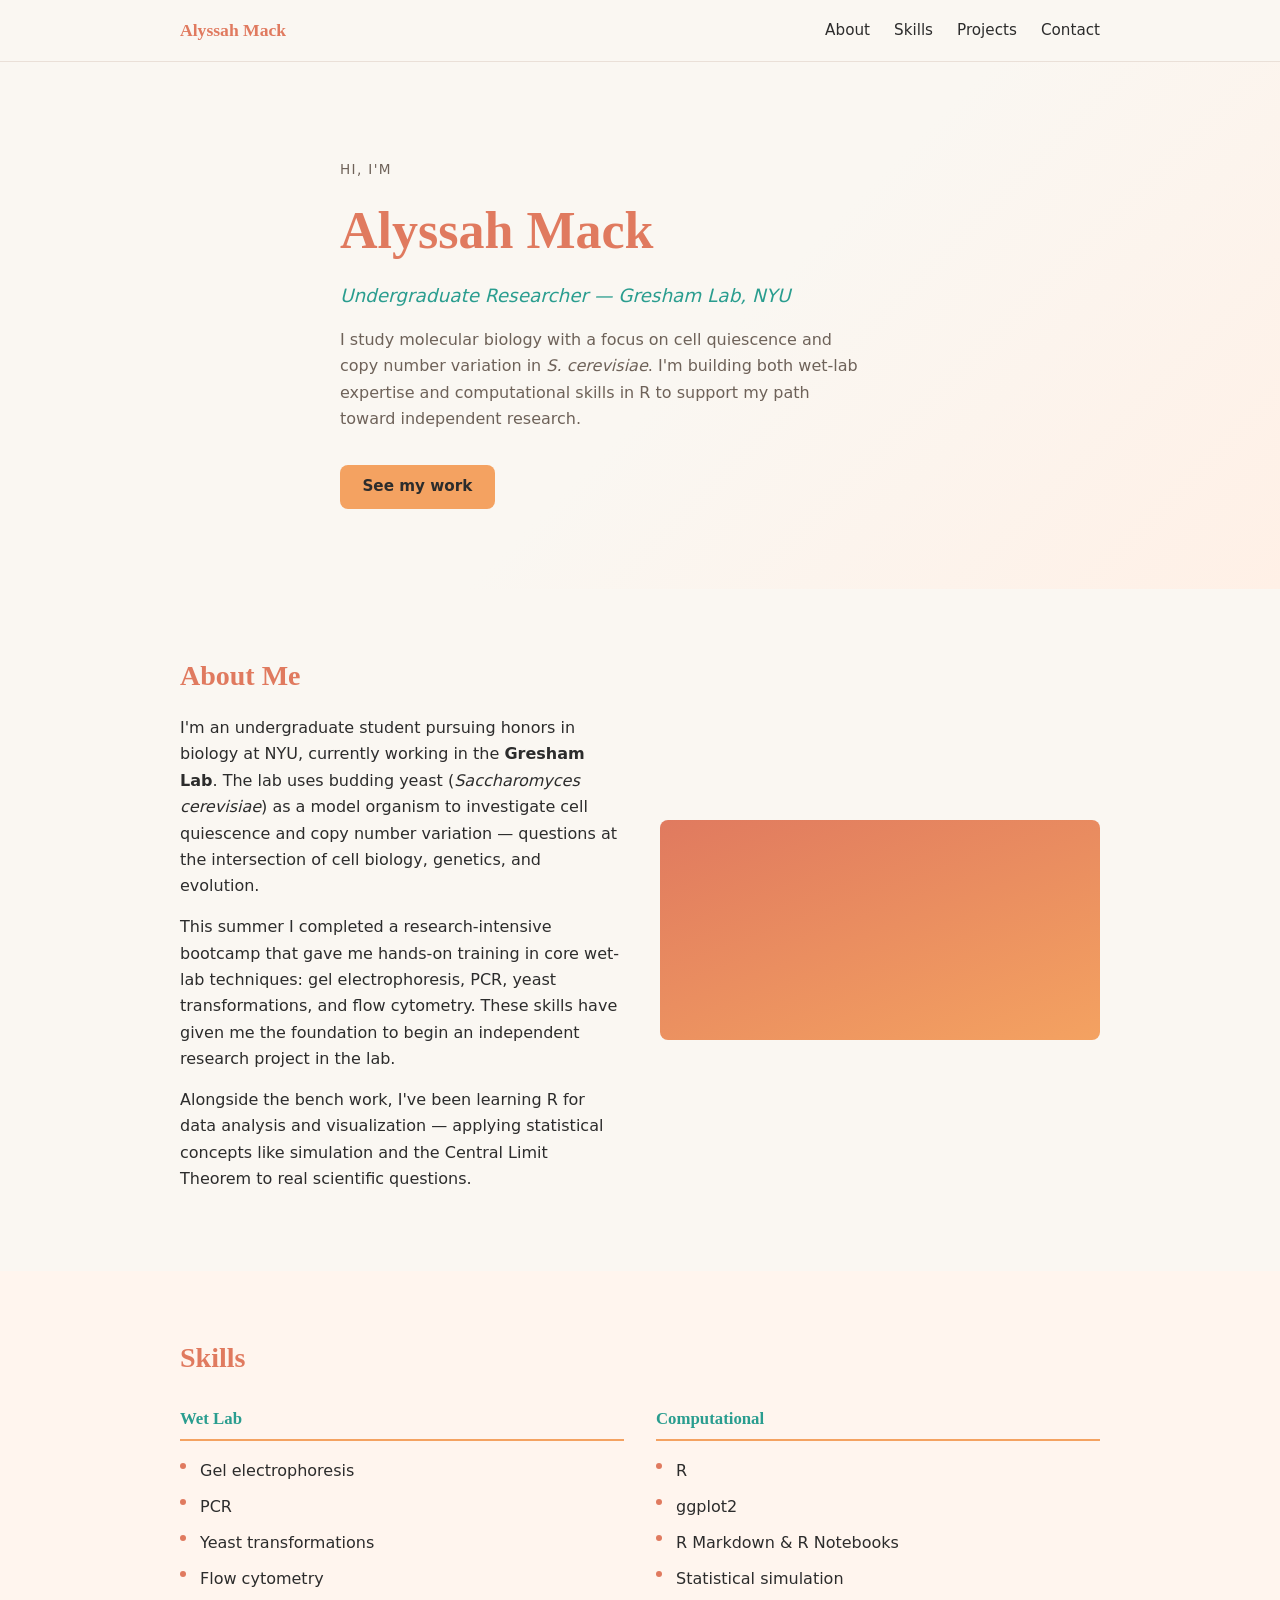
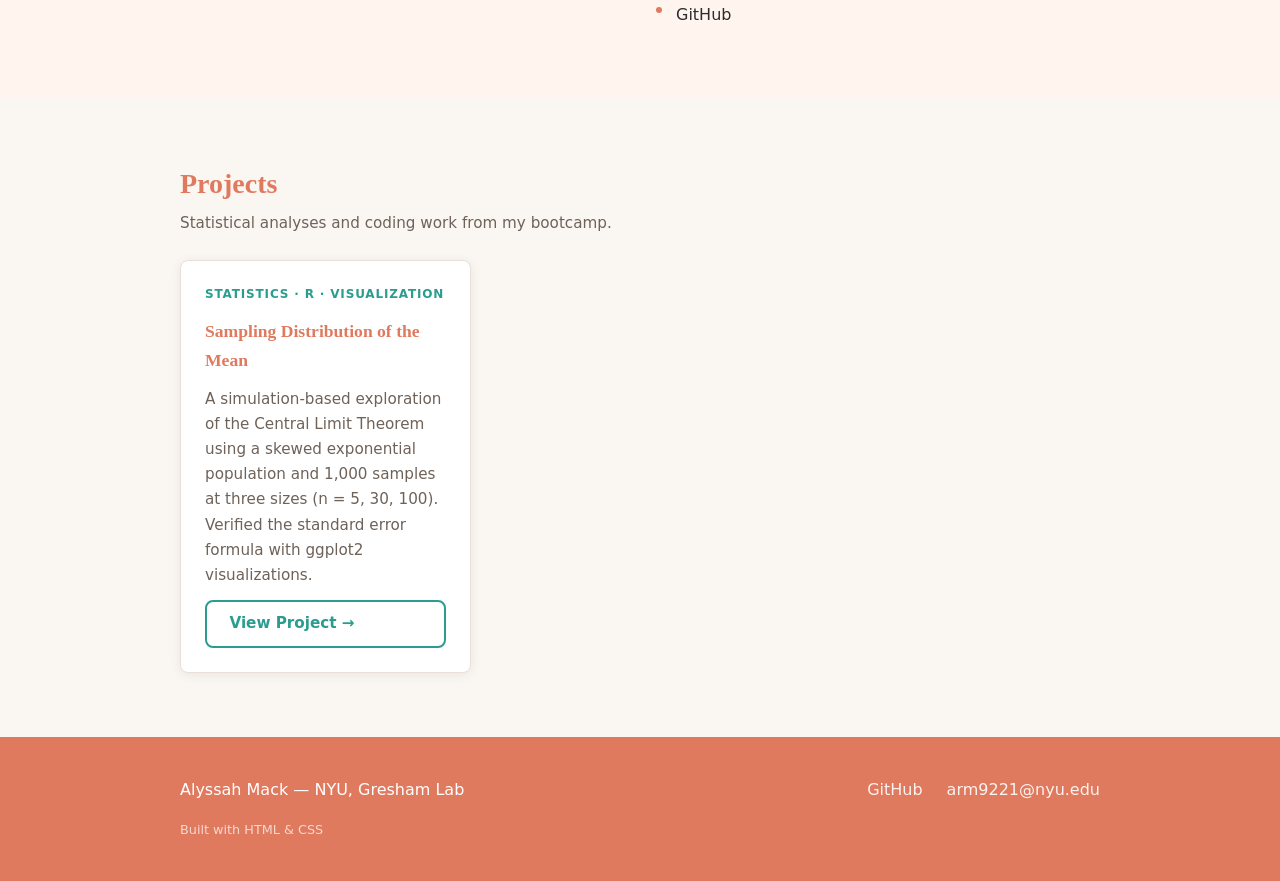
==== index.html @ ab6c29ee "Add GitHub Pages portfolio site Co-Authored-By: Claude Sonnet 4.6 <noreply@anthropic.com>" ====
<!DOCTYPE html>
<html lang="en">
<head>
  <meta charset="UTF-8">
  <meta name="viewport" content="width=device-width, initial-scale=1.0">
  <title>Alyssah Mack — Undergraduate Researcher</title>
  <link rel="stylesheet" href="style.css">
</head>
<body>

  <!-- Navigation -->
  <header class="site-header">
    <nav class="nav">
      <a class="nav-logo" href="index.html">Alyssah Mack</a>
      <ul class="nav-links">
        <li><a href="#about">About</a></li>
        <li><a href="#skills">Skills</a></li>
        <li><a href="#projects">Projects</a></li>
        <li><a href="#contact">Contact</a></li>
      </ul>
    </nav>
  </header>

  <!-- Hero -->
  <section class="hero">
    <div class="container hero-content">
      <p class="hero-label">Hi, I'm</p>
      <h1>Alyssah Mack</h1>
      <p class="hero-title">Undergraduate Researcher &mdash; Gresham Lab, NYU</p>
      <p class="hero-tagline">
        I study molecular biology with a focus on cell quiescence and copy number
        variation in <em>S. cerevisiae</em>. I'm building both wet-lab expertise
        and computational skills in R to support my path toward independent research.
      </p>
      <a class="btn" href="#projects">See my work</a>
    </div>
  </section>

  <!-- About -->
  <section class="section" id="about">
    <div class="container about-grid">
      <div class="about-text">
        <h2>About Me</h2>
        <p>
          I'm an undergraduate student pursuing honors in biology at NYU, currently
          working in the <strong>Gresham Lab</strong>. The lab uses budding yeast
          (<em>Saccharomyces cerevisiae</em>) as a model organism to investigate
          cell quiescence and copy number variation — questions at the intersection
          of cell biology, genetics, and evolution.
        </p>
        <p>
          This summer I completed a research-intensive bootcamp that gave me hands-on
          training in core wet-lab techniques: gel electrophoresis, PCR, yeast
          transformations, and flow cytometry. These skills have given me the foundation
          to begin an independent research project in the lab.
        </p>
        <p>
          Alongside the bench work, I've been learning R for data analysis and
          visualization — applying statistical concepts like simulation and the Central
          Limit Theorem to real scientific questions.
        </p>
      </div>
      <div class="accent-block" aria-hidden="true"></div>
    </div>
  </section>

  <!-- Skills -->
  <section class="section section-alt" id="skills">
    <div class="container">
      <h2 class="skills-title">Skills</h2>
      <div class="skills-grid">

        <div class="skills-col">
          <h3>Wet Lab</h3>
          <ul>
            <li>Gel electrophoresis</li>
            <li>PCR</li>
            <li>Yeast transformations</li>
            <li>Flow cytometry</li>
          </ul>
        </div>

        <div class="skills-col">
          <h3>Computational</h3>
          <ul>
            <li>R</li>
            <li>ggplot2</li>
            <li>R Markdown &amp; R Notebooks</li>
            <li>Statistical simulation</li>
            <li>GitHub</li>
          </ul>
        </div>

      </div>
    </div>
  </section>

  <!-- Projects -->
  <section class="section" id="projects">
    <div class="container">
      <h2 class="projects-title">Projects</h2>
      <p class="projects-subtitle">Statistical analyses and coding work from my bootcamp.</p>
      <div class="projects-grid">

        <article class="project-card">
          <div class="card-tag">Statistics &middot; R &middot; Visualization</div>
          <h3>Sampling Distribution of the Mean</h3>
          <p>
            A simulation-based exploration of the Central Limit Theorem using
            a skewed exponential population and 1,000 samples at three sizes
            (n = 5, 30, 100). Verified the standard error formula with
            ggplot2 visualizations.
          </p>
          <a class="btn btn-outline" href="projects/sampling-distribution.html">View Project &rarr;</a>
        </article>

        <!-- Future project cards go here — copy the <article> block above -->

      </div>
    </div>
  </section>

  <!-- Footer / Contact -->
  <footer class="site-footer" id="contact">
    <div class="container footer-content">
      <p>Alyssah Mack &mdash; NYU, Gresham Lab</p>
      <ul class="footer-links">
        <li>
          <a href="https://github.com/arm9221-beep" target="_blank" rel="noopener">
            GitHub
          </a>
        </li>
        <li>
          <a href="mailto:arm9221@nyu.edu">arm9221@nyu.edu</a>
        </li>
      </ul>
      <p class="footer-note">Built with HTML &amp; CSS</p>
    </div>
  </footer>

</body>
</html>
---- style.css ----
:root {
  --terracotta: #E07A5F;
  --amber:      #F4A261;
  --sage:       #2A9D8F;
  --bg:         #FAF7F2;
  --bg-alt:     #FFF5EE;
  --text:       #2C2C2C;
  --text-muted: #6E6259;
  --card-bg:    #FFFFFF;
  --border:     #EAE0D8;
  --footer-bg:  #E07A5F;
  --footer-text:#FFFFFF;
  --radius:     8px;
  --shadow:     0 2px 12px rgba(0,0,0,0.07);
  --max-width:  960px;
}

*, *::before, *::after { box-sizing: border-box; margin: 0; padding: 0; }

body {
  font-family: system-ui, -apple-system, sans-serif;
  background: var(--bg);
  color: var(--text);
  line-height: 1.65;
}

h1, h2, h3 {
  font-family: Georgia, 'Times New Roman', serif;
}

a {
  color: var(--sage);
  transition: color 0.15s;
}

a:hover { color: var(--terracotta); }

img { max-width: 100%; display: block; }

/* ── Layout ── */
.container {
  max-width: var(--max-width);
  margin: 0 auto;
  padding: 0 1.25rem;
}

.section     { padding: 4rem 0; }
.section-alt { background: var(--bg-alt); }

/* ── Navigation ── */
.site-header {
  position: sticky;
  top: 0;
  background: var(--bg);
  border-bottom: 1px solid var(--border);
  z-index: 100;
}

.nav {
  display: flex;
  align-items: center;
  justify-content: space-between;
  padding: 1rem 1.25rem;
  max-width: var(--max-width);
  margin: 0 auto;
}

.nav-logo {
  font-family: Georgia, serif;
  font-size: 1.1rem;
  color: var(--terracotta);
  text-decoration: none;
  font-weight: bold;
}

.nav-links {
  display: flex;
  flex-wrap: wrap;
  gap: 1.5rem;
  list-style: none;
}

.nav-links a {
  text-decoration: none;
  color: var(--text);
  font-size: 0.95rem;
}

.nav-links a:hover { color: var(--terracotta); }

/* ── Buttons ── */
.btn {
  display: inline-block;
  background: var(--amber);
  color: var(--text);
  padding: 0.6rem 1.4rem;
  border-radius: var(--radius);
  text-decoration: none;
  font-weight: 600;
  font-size: 0.95rem;
  transition: background 0.2s, color 0.2s;
}

.btn:hover { background: var(--terracotta); color: #fff; }

.btn-outline {
  background: transparent;
  border: 2px solid var(--sage);
  color: var(--sage);
}

.btn-outline:hover { background: var(--sage); color: #fff; }

/* ── Hero ── */
.hero {
  background: linear-gradient(135deg, var(--bg) 55%, #FFF0E6 100%);
  padding: 6rem 0 5rem;
}

.hero-content { max-width: 640px; }

.hero-label {
  color: var(--text-muted);
  font-size: 0.85rem;
  text-transform: uppercase;
  letter-spacing: 0.1em;
  margin-bottom: 0.5rem;
}

.hero h1 {
  font-size: clamp(2rem, 5vw, 3.25rem);
  color: var(--terracotta);
  margin-bottom: 0.4rem;
}

.hero-title {
  font-size: 1.15rem;
  color: var(--sage);
  font-style: italic;
  margin-bottom: 1rem;
}

.hero-tagline {
  font-size: 1rem;
  color: var(--text-muted);
  max-width: 520px;
  margin-bottom: 2rem;
}

/* ── About ── */
.about-grid {
  display: grid;
  gap: 2.5rem;
}

.about-text h2 {
  color: var(--terracotta);
  margin-bottom: 1rem;
  font-size: 1.75rem;
}

.about-text p { margin-bottom: 0.9rem; }

.accent-block {
  background: linear-gradient(160deg, var(--terracotta), var(--amber));
  border-radius: var(--radius);
  min-height: 220px;
}

@media (min-width: 768px) {
  .about-grid {
    grid-template-columns: 1fr 1fr;
    align-items: center;
  }
}

/* ── Skills ── */
.skills-grid {
  display: grid;
  gap: 2rem;
  margin-top: 1.5rem;
}

.section .skills-title {
  color: var(--terracotta);
  margin-bottom: 1rem;
  font-size: 1.75rem;
}

.skills-col h3 {
  color: var(--sage);
  margin-bottom: 0.75rem;
  font-size: 1.05rem;
  border-bottom: 2px solid var(--amber);
  padding-bottom: 0.4rem;
}

.skills-col ul { list-style: none; }

.skills-col li {
  padding: 0.3rem 0 0.3rem 1.25rem;
  position: relative;
}

.skills-col li::before {
  content: "";
  position: absolute;
  left: 0;
  top: 0.65rem;
  width: 6px;
  height: 6px;
  border-radius: 50%;
  background: var(--terracotta);
}

@media (min-width: 640px) {
  .skills-grid { grid-template-columns: 1fr 1fr; }
}

/* ── Projects ── */
.projects-title {
  color: var(--terracotta);
  margin-bottom: 0.25rem;
  font-size: 1.75rem;
}

.projects-subtitle {
  color: var(--text-muted);
  margin-bottom: 1.5rem;
  font-size: 0.95rem;
}

.projects-grid {
  display: grid;
  grid-template-columns: repeat(auto-fill, minmax(280px, 1fr));
  gap: 1.5rem;
}

.project-card {
  background: var(--card-bg);
  border: 1px solid var(--border);
  border-radius: var(--radius);
  padding: 1.5rem;
  box-shadow: var(--shadow);
  display: flex;
  flex-direction: column;
  gap: 0.75rem;
  transition: box-shadow 0.2s;
}

.project-card:hover { box-shadow: 0 4px 20px rgba(0,0,0,0.11); }

.card-tag {
  font-size: 0.75rem;
  text-transform: uppercase;
  letter-spacing: 0.07em;
  color: var(--sage);
  font-weight: 600;
}

.project-card h3 {
  color: var(--terracotta);
  font-size: 1.1rem;
}

.project-card p {
  font-size: 0.95rem;
  color: var(--text-muted);
  flex-grow: 1;
}

/* ── Footer ── */
.site-footer {
  background: var(--footer-bg);
  color: var(--footer-text);
  padding: 2.5rem 0;
}

.footer-content {
  display: flex;
  flex-wrap: wrap;
  gap: 1rem;
  align-items: center;
  justify-content: space-between;
}

.footer-links {
  list-style: none;
  display: flex;
  gap: 1.5rem;
}

.footer-links a {
  color: var(--footer-text);
  opacity: 0.9;
  text-decoration: none;
}

.footer-links a:hover { opacity: 1; text-decoration: underline; }

.footer-note {
  font-size: 0.8rem;
  opacity: 0.7;
  width: 100%;
}

/* ── Project detail page ── */
.project-page {
  max-width: 720px;
  margin: 3rem auto;
  padding: 0 1.25rem 5rem;
}

.back-link {
  display: inline-block;
  color: var(--sage);
  text-decoration: none;
  font-size: 0.9rem;
  margin-bottom: 2rem;
}

.back-link:hover { color: var(--terracotta); }

.project-header { margin-bottom: 2.5rem; }

.project-header h1 {
  color: var(--terracotta);
  font-size: clamp(1.5rem, 4vw, 2.25rem);
  margin: 0.5rem 0 1rem;
}

.project-meta {
  display: grid;
  grid-template-columns: auto 1fr;
  gap: 0.3rem 1rem;
  font-size: 0.9rem;
  color: var(--text-muted);
}

.project-meta dt { font-weight: 600; }

.project-page section { margin-bottom: 2.5rem; }

.project-page h2 {
  color: var(--sage);
  font-size: 1.25rem;
  margin-bottom: 0.75rem;
  padding-bottom: 0.3rem;
  border-bottom: 1px solid var(--border);
}

.project-page p  { margin-bottom: 0.85rem; }

.project-page ul {
  padding-left: 1.5rem;
  margin-top: 0.5rem;
}

.project-page li { margin-bottom: 0.4rem; }

.notebook-cta { margin: 1rem 0; }

.notebook-embed { margin-top: 1rem; }

.notebook-embed iframe {
  width: 100%;
  height: 600px;
  border: 1px solid var(--border);
  border-radius: var(--radius);
}

.embed-note {
  font-size: 0.8rem;
  color: var(--text-muted);
  margin-top: 0.5rem;
}
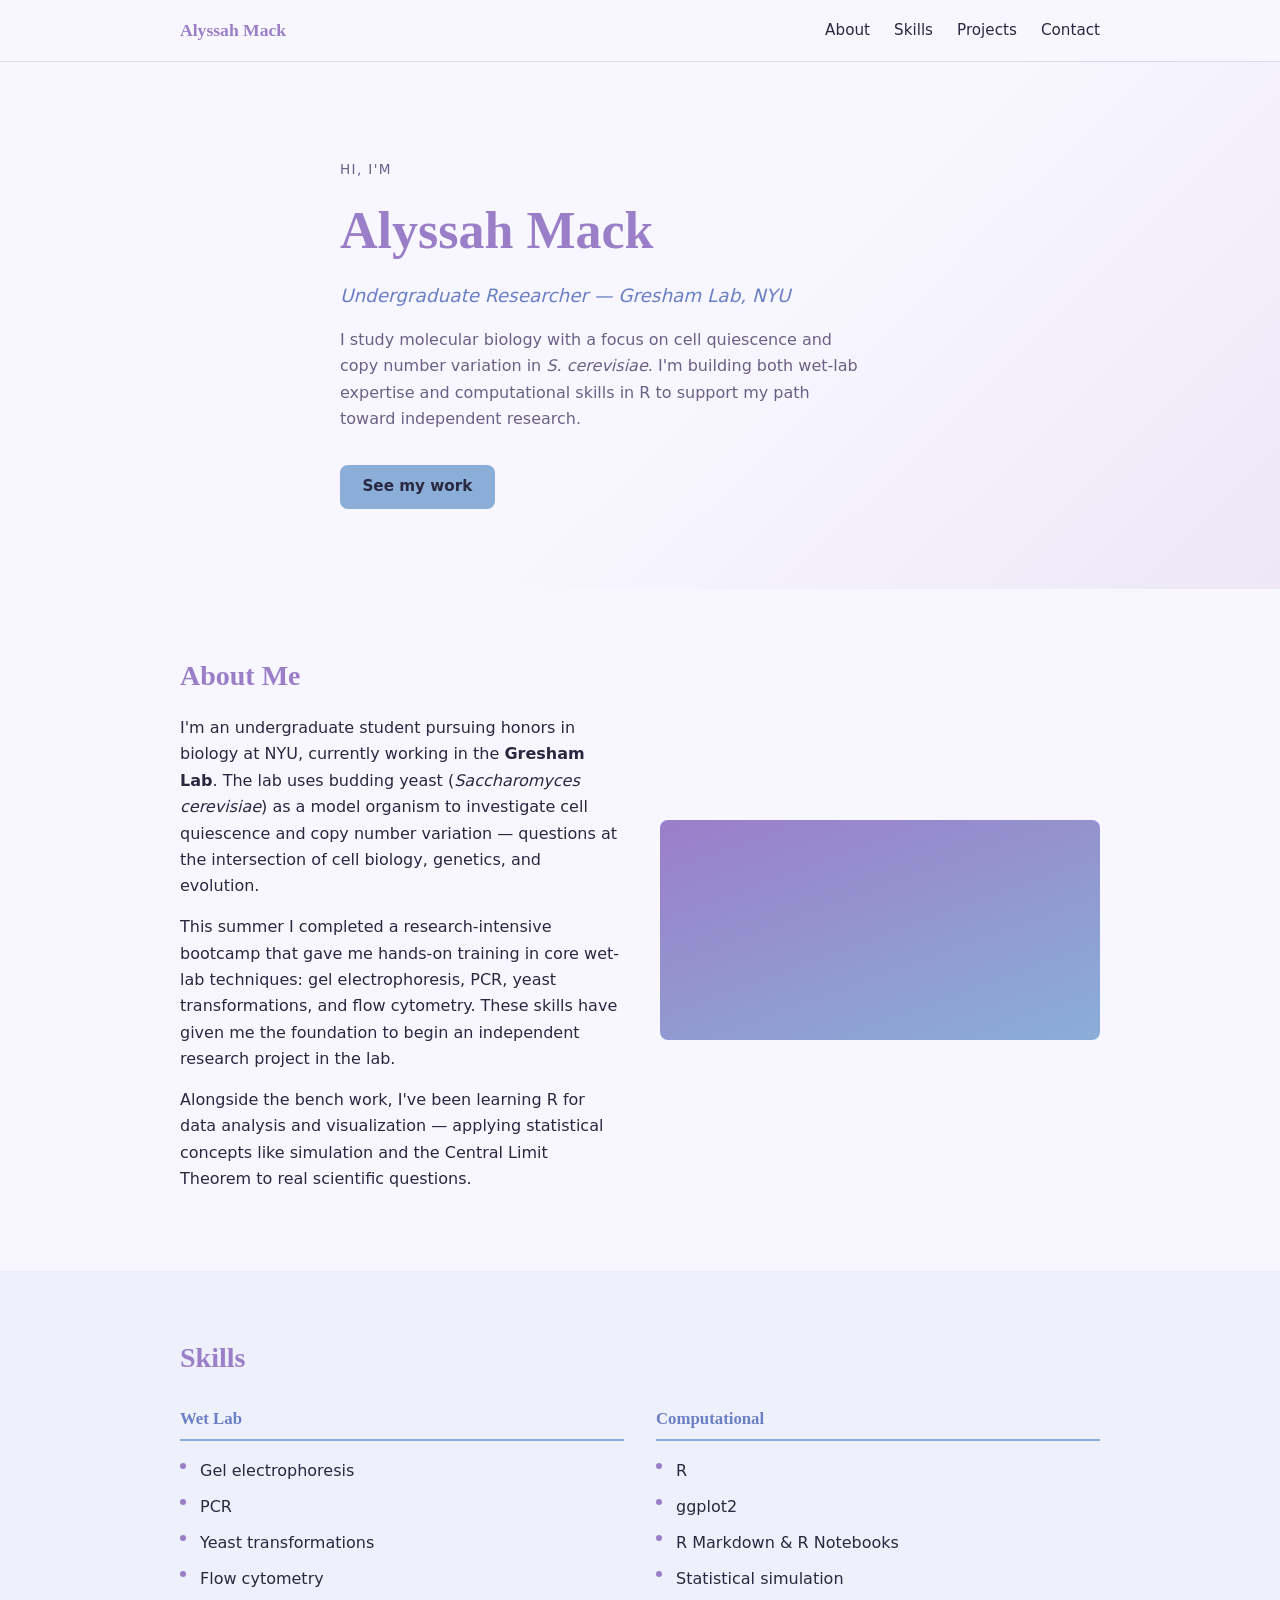
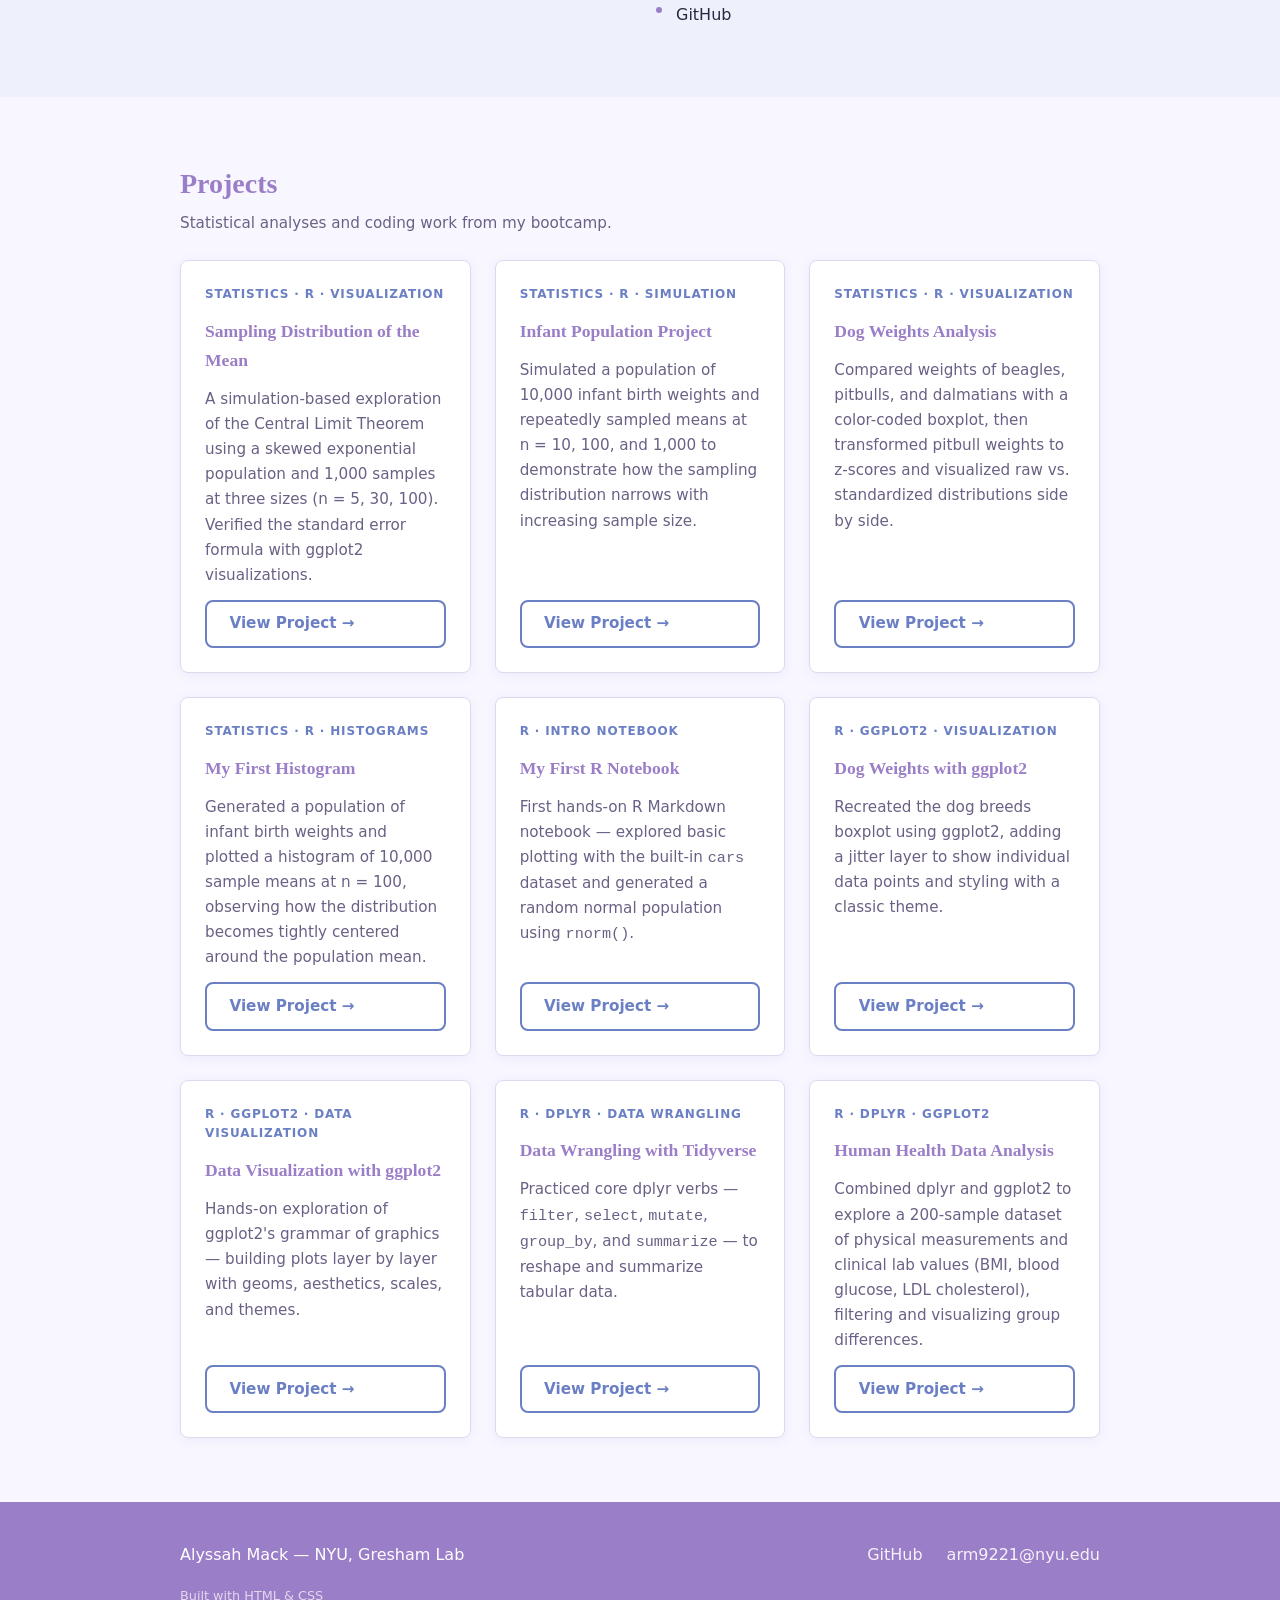
==== commit 1c04e468: "Add all summer projects and update color palette to pastel blues and purples - Added 8 new project n" ====
--- a/index.html
+++ b/index.html
@@ -114,7 +114,92 @@
           <a class="btn btn-outline" href="projects/sampling-distribution.html">View Project &rarr;</a>
         </article>
 
-        <!-- Future project cards go here — copy the <article> block above -->
+        <article class="project-card">
+          <div class="card-tag">Statistics &middot; R &middot; Simulation</div>
+          <h3>Infant Population Project</h3>
+          <p>
+            Simulated a population of 10,000 infant birth weights and repeatedly
+            sampled means at n = 10, 100, and 1,000 to demonstrate how the
+            sampling distribution narrows with increasing sample size.
+          </p>
+          <a class="btn btn-outline" href="projects/infant-population.html">View Project &rarr;</a>
+        </article>
+
+        <article class="project-card">
+          <div class="card-tag">Statistics &middot; R &middot; Visualization</div>
+          <h3>Dog Weights Analysis</h3>
+          <p>
+            Compared weights of beagles, pitbulls, and dalmatians with a
+            color-coded boxplot, then transformed pitbull weights to z-scores
+            and visualized raw vs. standardized distributions side by side.
+          </p>
+          <a class="btn btn-outline" href="projects/dog-weights.html">View Project &rarr;</a>
+        </article>
+
+        <article class="project-card">
+          <div class="card-tag">Statistics &middot; R &middot; Histograms</div>
+          <h3>My First Histogram</h3>
+          <p>
+            Generated a population of infant birth weights and plotted a
+            histogram of 10,000 sample means at n = 100, observing how the
+            distribution becomes tightly centered around the population mean.
+          </p>
+          <a class="btn btn-outline" href="projects/first-histogram.html">View Project &rarr;</a>
+        </article>
+
+        <article class="project-card">
+          <div class="card-tag">R &middot; Intro Notebook</div>
+          <h3>My First R Notebook</h3>
+          <p>
+            First hands-on R Markdown notebook — explored basic plotting with
+            the built-in <code>cars</code> dataset and generated a random
+            normal population using <code>rnorm()</code>.
+          </p>
+          <a class="btn btn-outline" href="projects/first-notebook.html">View Project &rarr;</a>
+        </article>
+
+        <article class="project-card">
+          <div class="card-tag">R &middot; ggplot2 &middot; Visualization</div>
+          <h3>Dog Weights with ggplot2</h3>
+          <p>
+            Recreated the dog breeds boxplot using ggplot2, adding a jitter
+            layer to show individual data points and styling with a classic
+            theme.
+          </p>
+          <a class="btn btn-outline" href="projects/ggplot-dog-weights.html">View Project &rarr;</a>
+        </article>
+
+        <article class="project-card">
+          <div class="card-tag">R &middot; ggplot2 &middot; Data Visualization</div>
+          <h3>Data Visualization with ggplot2</h3>
+          <p>
+            Hands-on exploration of ggplot2's grammar of graphics — building
+            plots layer by layer with geoms, aesthetics, scales, and themes.
+          </p>
+          <a class="btn btn-outline" href="projects/ggplot-intro.html">View Project &rarr;</a>
+        </article>
+
+        <article class="project-card">
+          <div class="card-tag">R &middot; dplyr &middot; Data Wrangling</div>
+          <h3>Data Wrangling with Tidyverse</h3>
+          <p>
+            Practiced core dplyr verbs — <code>filter</code>, <code>select</code>,
+            <code>mutate</code>, <code>group_by</code>, and <code>summarize</code>
+            — to reshape and summarize tabular data.
+          </p>
+          <a class="btn btn-outline" href="projects/tidyverse-intro.html">View Project &rarr;</a>
+        </article>
+
+        <article class="project-card">
+          <div class="card-tag">R &middot; dplyr &middot; ggplot2</div>
+          <h3>Human Health Data Analysis</h3>
+          <p>
+            Combined dplyr and ggplot2 to explore a 200-sample dataset of
+            physical measurements and clinical lab values (BMI, blood glucose,
+            LDL cholesterol), filtering and visualizing group differences.
+          </p>
+          <a class="btn btn-outline" href="projects/human-health-data.html">View Project &rarr;</a>
+        </article>
 
       </div>
     </div>
--- a/style.css
+++ b/style.css
@@ -1,17 +1,17 @@
 :root {
-  --terracotta: #E07A5F;
-  --amber:      #F4A261;
-  --sage:       #2A9D8F;
-  --bg:         #FAF7F2;
-  --bg-alt:     #FFF5EE;
-  --text:       #2C2C2C;
-  --text-muted: #6E6259;
+  --terracotta: #9B7EC8;
+  --amber:      #8AAED8;
+  --sage:       #6B7FC4;
+  --bg:         #F8F7FF;
+  --bg-alt:     #EEF0FB;
+  --text:       #2A2840;
+  --text-muted: #6B6085;
   --card-bg:    #FFFFFF;
-  --border:     #EAE0D8;
-  --footer-bg:  #E07A5F;
+  --border:     #DDDAF0;
+  --footer-bg:  #9B7EC8;
   --footer-text:#FFFFFF;
   --radius:     8px;
-  --shadow:     0 2px 12px rgba(0,0,0,0.07);
+  --shadow:     0 2px 12px rgba(100,80,180,0.08);
   --max-width:  960px;
 }
 
@@ -113,7 +113,7 @@
 
 /* ── Hero ── */
 .hero {
-  background: linear-gradient(135deg, var(--bg) 55%, #FFF0E6 100%);
+  background: linear-gradient(135deg, var(--bg) 55%, #EDE7F6 100%);
   padding: 6rem 0 5rem;
 }
 
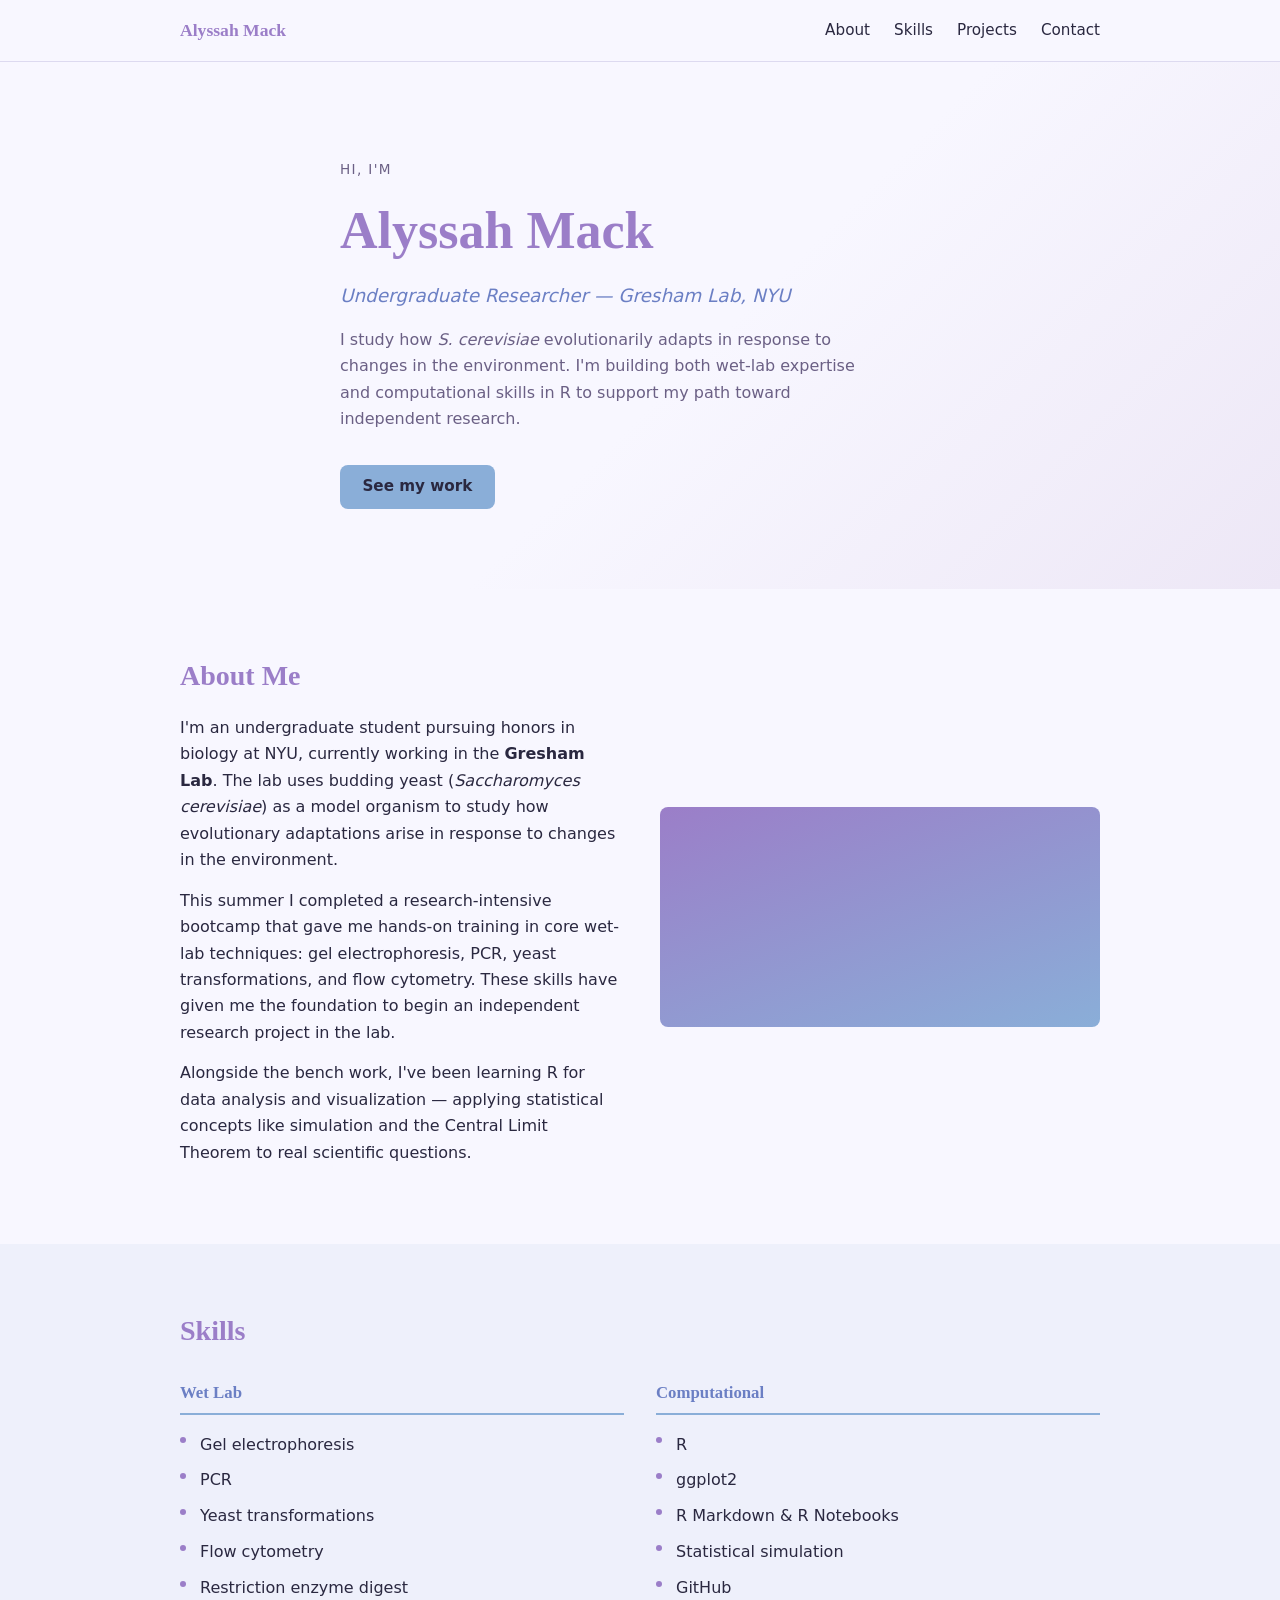
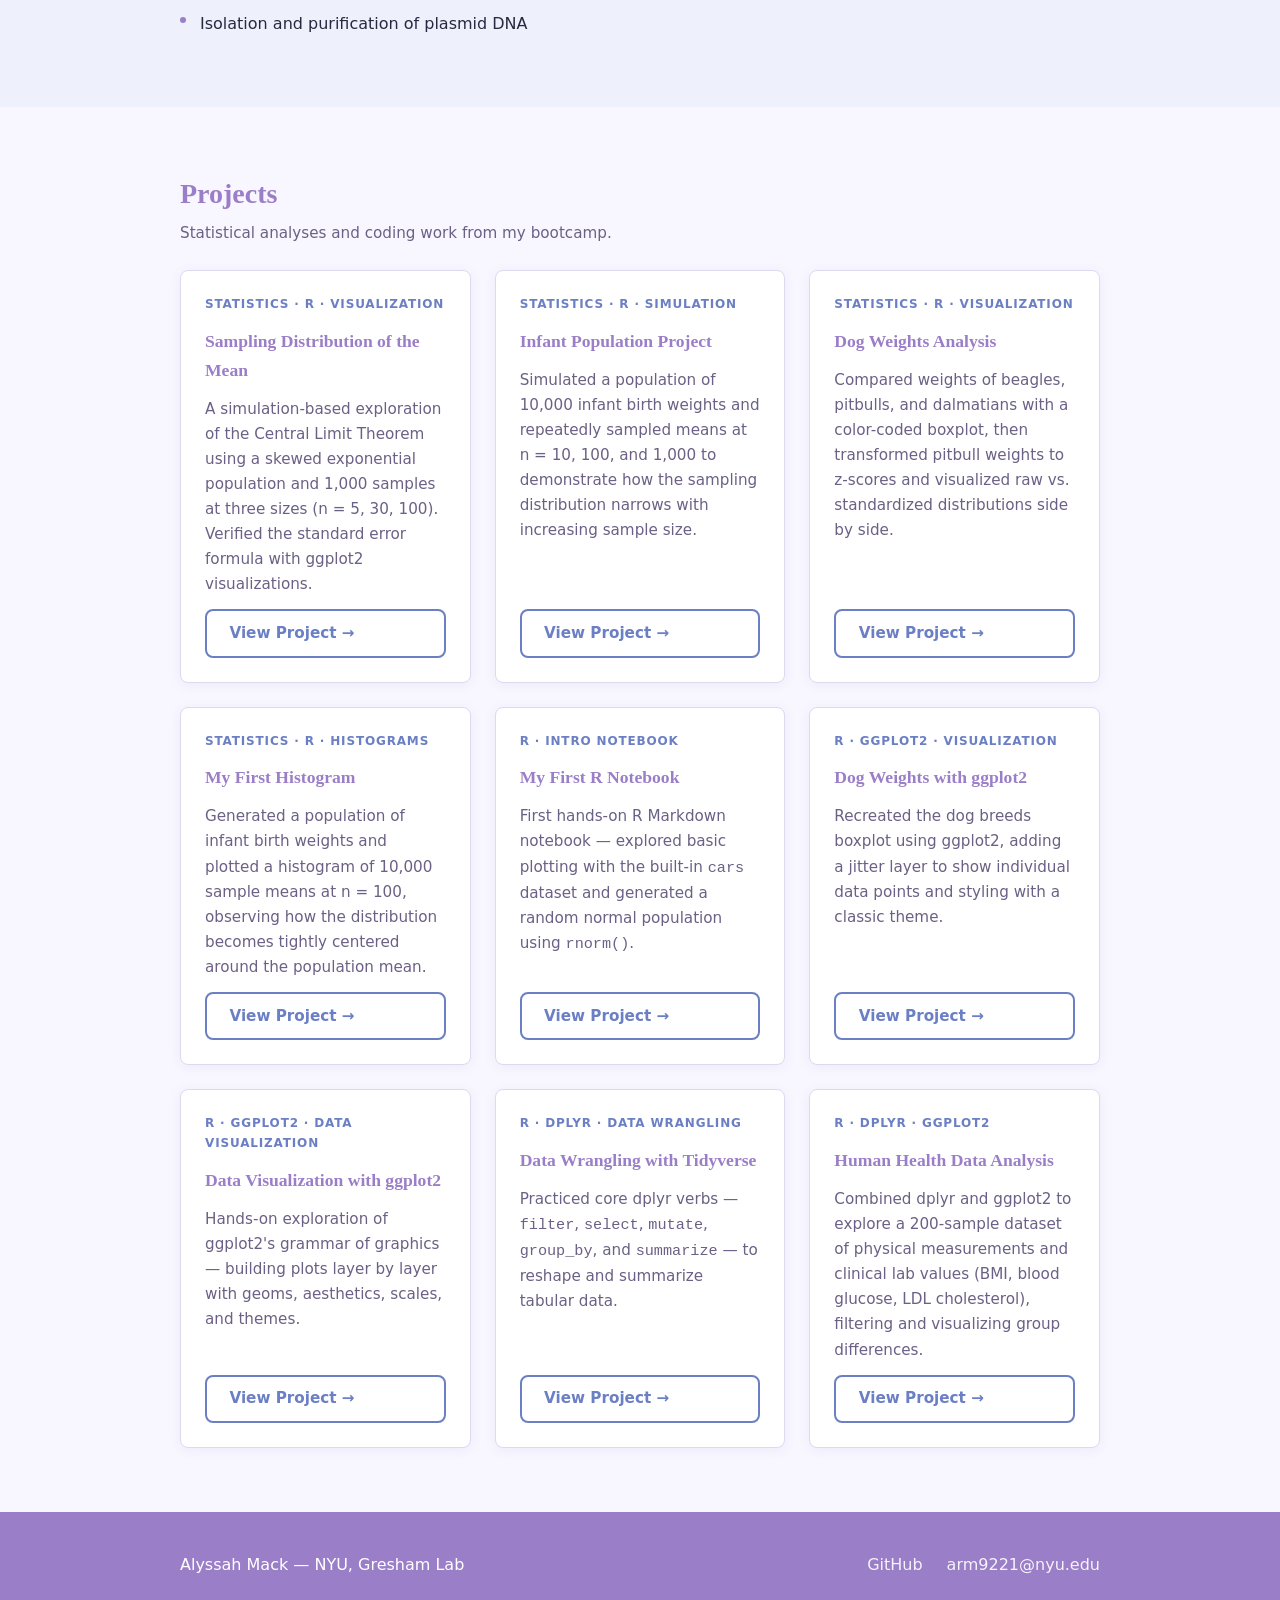
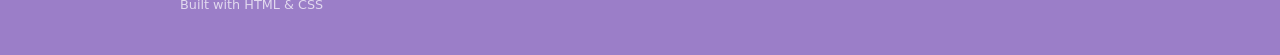
==== commit deacb6da: "Update lab research focus and add wet lab skills - Updated lab description to reflect evolutionary a" ====
--- a/index.html
+++ b/index.html
@@ -28,8 +28,8 @@
       <h1>Alyssah Mack</h1>
       <p class="hero-title">Undergraduate Researcher &mdash; Gresham Lab, NYU</p>
       <p class="hero-tagline">
-        I study molecular biology with a focus on cell quiescence and copy number
-        variation in <em>S. cerevisiae</em>. I'm building both wet-lab expertise
+        I study how <em>S. cerevisiae</em> evolutionarily adapts in response to
+        changes in the environment. I'm building both wet-lab expertise
         and computational skills in R to support my path toward independent research.
       </p>
       <a class="btn" href="#projects">See my work</a>
@@ -44,9 +44,8 @@
         <p>
           I'm an undergraduate student pursuing honors in biology at NYU, currently
           working in the <strong>Gresham Lab</strong>. The lab uses budding yeast
-          (<em>Saccharomyces cerevisiae</em>) as a model organism to investigate
-          cell quiescence and copy number variation — questions at the intersection
-          of cell biology, genetics, and evolution.
+          (<em>Saccharomyces cerevisiae</em>) as a model organism to study how
+          evolutionary adaptations arise in response to changes in the environment.
         </p>
         <p>
           This summer I completed a research-intensive bootcamp that gave me hands-on
@@ -77,6 +76,8 @@
             <li>PCR</li>
             <li>Yeast transformations</li>
             <li>Flow cytometry</li>
+            <li>Restriction enzyme digest</li>
+            <li>Isolation and purification of plasmid DNA</li>
           </ul>
         </div>
 
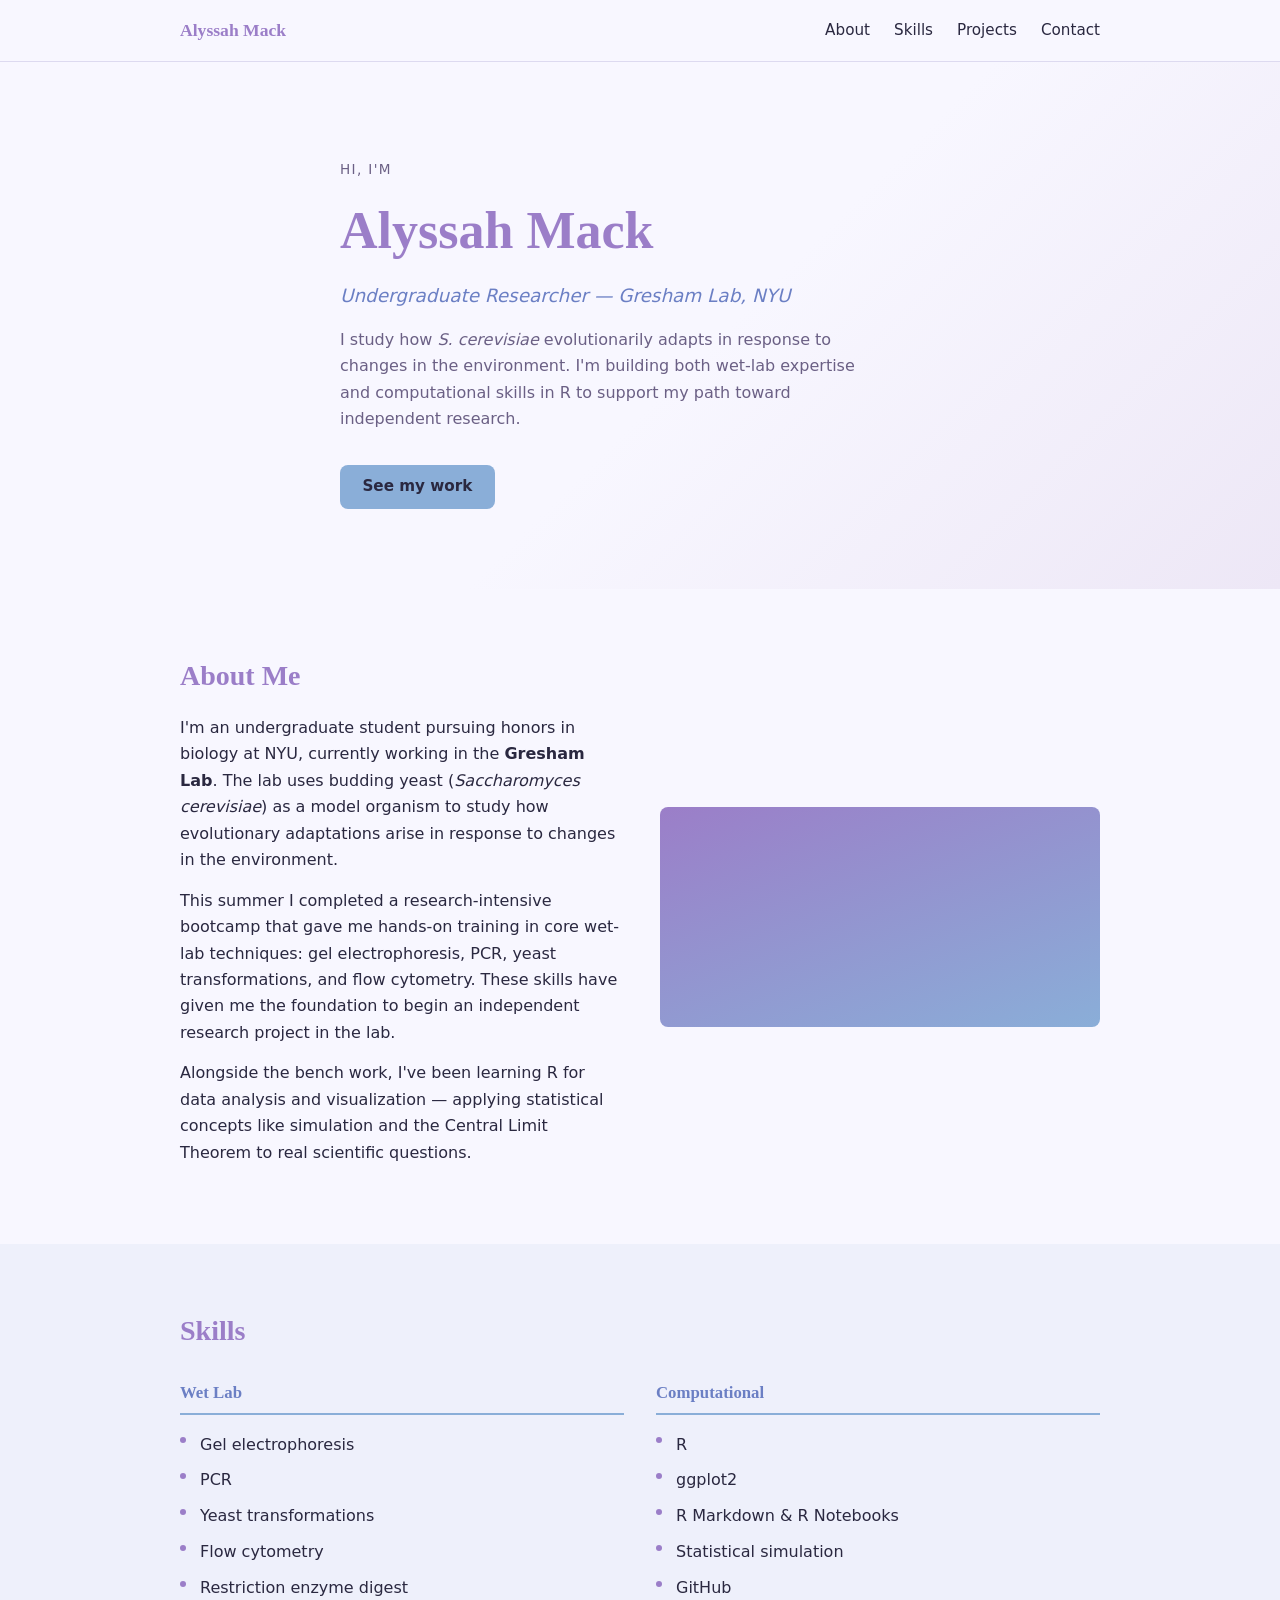
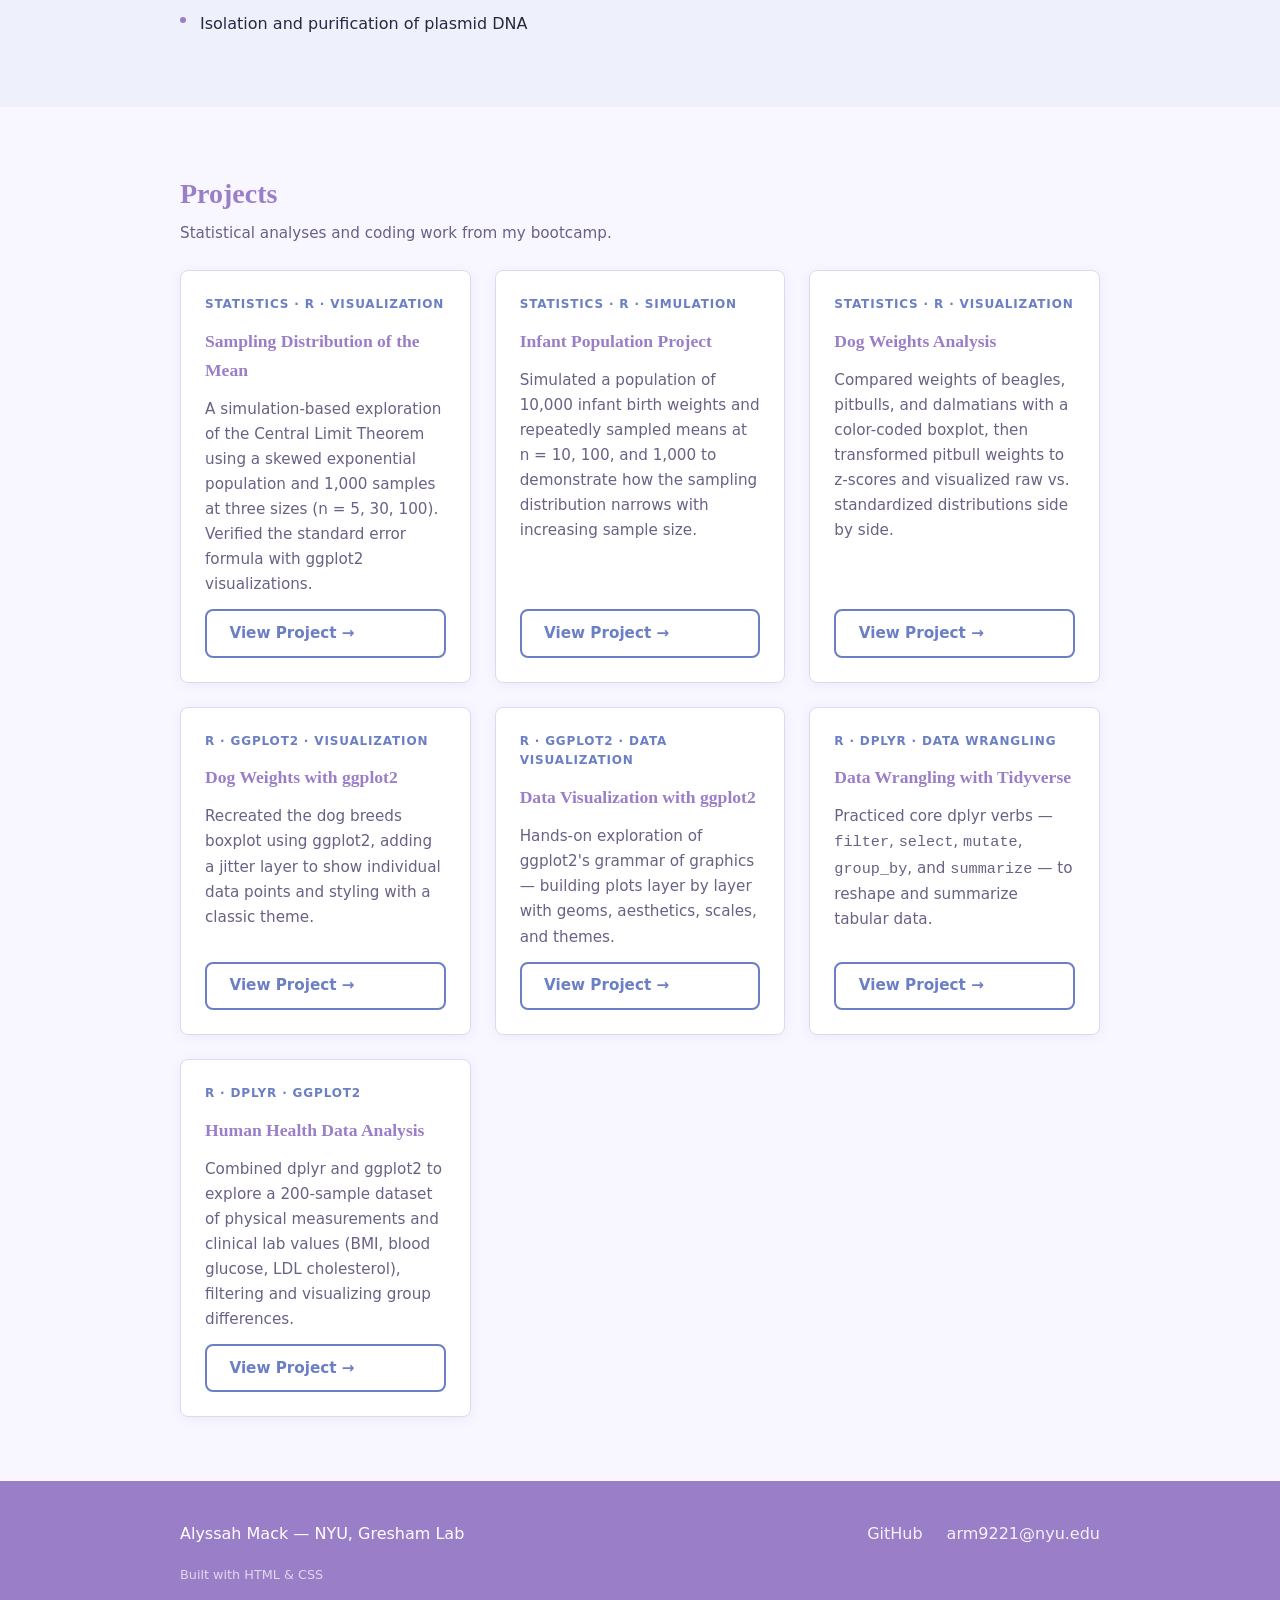
==== commit 8ce1e018: "Remove My First Histogram and My First R Notebook projects Co-Authored-By: Claude Sonnet 4.6 <norepl" ====
--- a/index.html
+++ b/index.html
@@ -138,28 +138,6 @@
         </article>
 
         <article class="project-card">
-          <div class="card-tag">Statistics &middot; R &middot; Histograms</div>
-          <h3>My First Histogram</h3>
-          <p>
-            Generated a population of infant birth weights and plotted a
-            histogram of 10,000 sample means at n = 100, observing how the
-            distribution becomes tightly centered around the population mean.
-          </p>
-          <a class="btn btn-outline" href="projects/first-histogram.html">View Project &rarr;</a>
-        </article>
-
-        <article class="project-card">
-          <div class="card-tag">R &middot; Intro Notebook</div>
-          <h3>My First R Notebook</h3>
-          <p>
-            First hands-on R Markdown notebook — explored basic plotting with
-            the built-in <code>cars</code> dataset and generated a random
-            normal population using <code>rnorm()</code>.
-          </p>
-          <a class="btn btn-outline" href="projects/first-notebook.html">View Project &rarr;</a>
-        </article>
-
-        <article class="project-card">
           <div class="card-tag">R &middot; ggplot2 &middot; Visualization</div>
           <h3>Dog Weights with ggplot2</h3>
           <p>
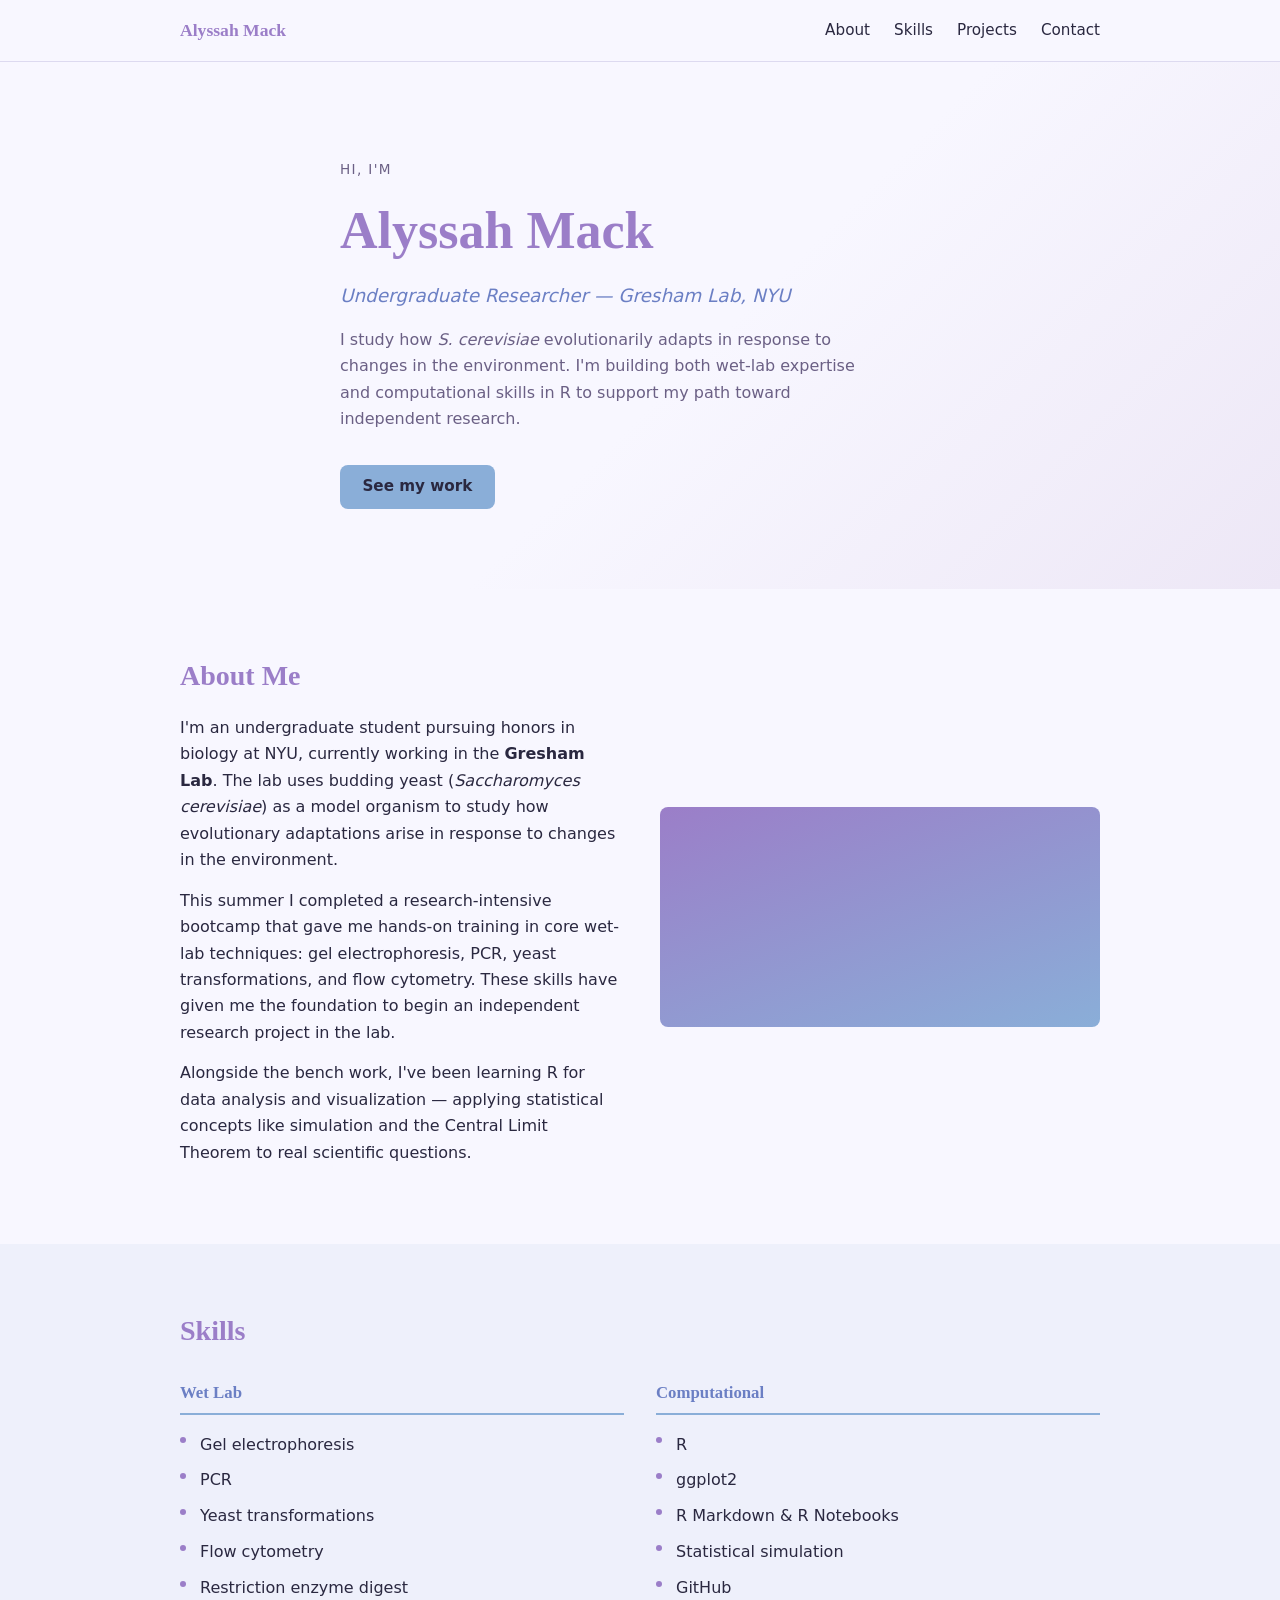
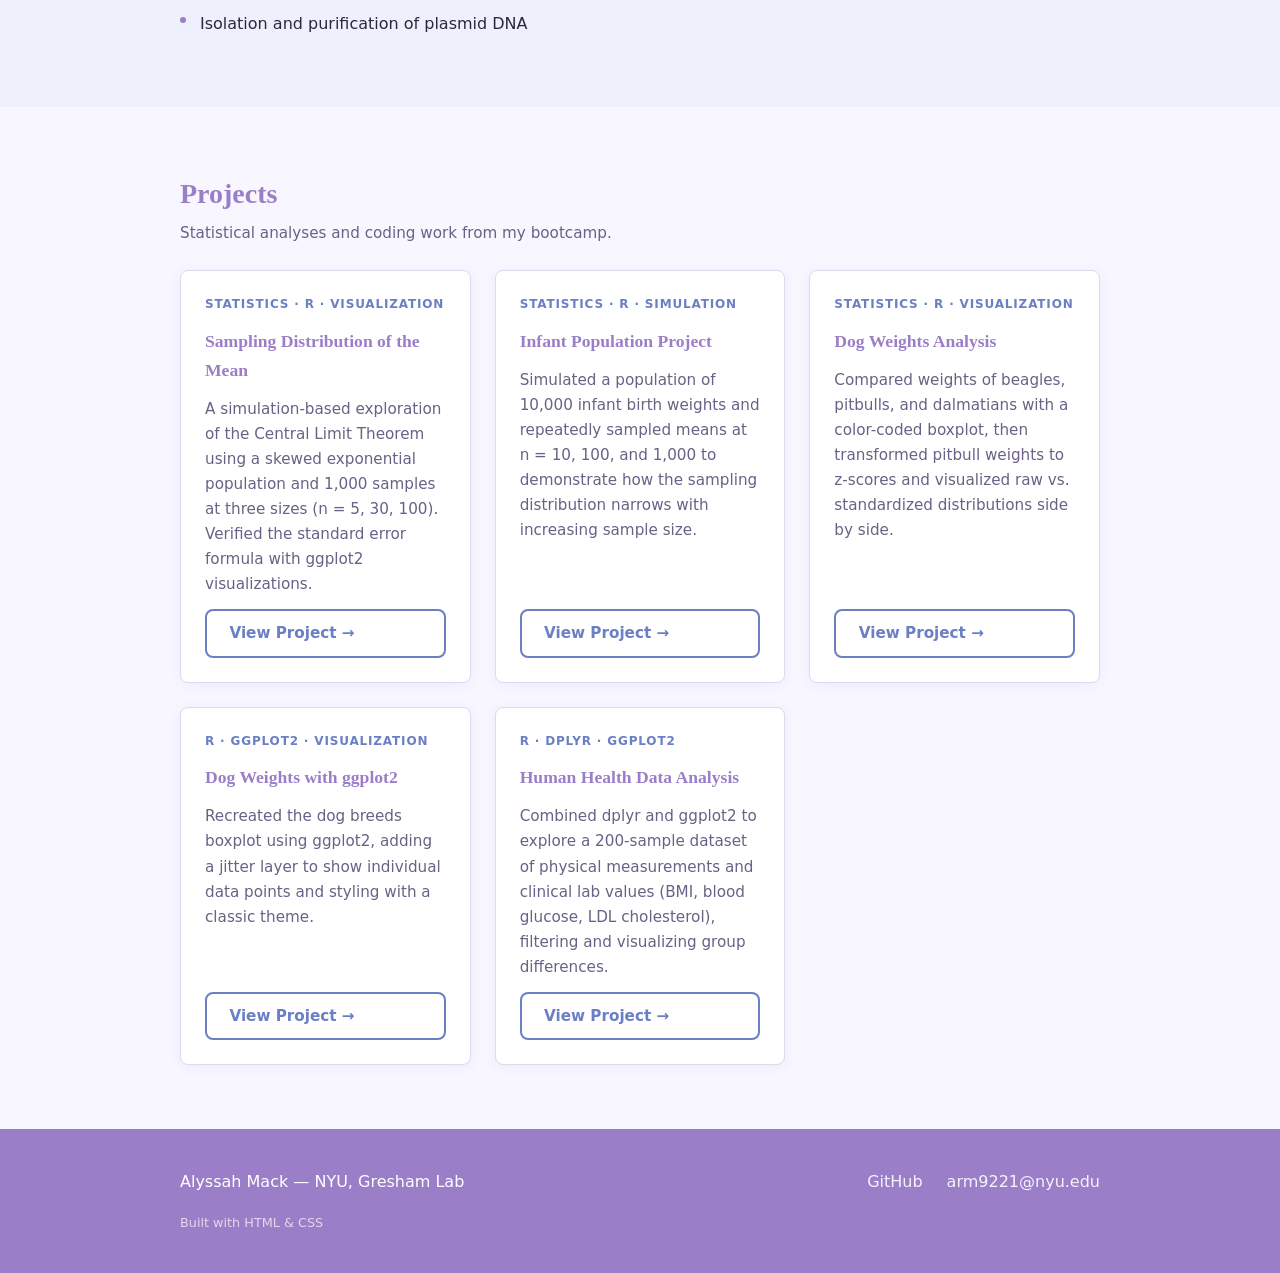
==== commit 26f2e670: "Remove Data Visualization with ggplot2 and Data Wrangling with Tidyverse projects Co-Authored-By: Cl" ====
--- a/index.html
+++ b/index.html
@@ -149,27 +149,6 @@
         </article>
 
         <article class="project-card">
-          <div class="card-tag">R &middot; ggplot2 &middot; Data Visualization</div>
-          <h3>Data Visualization with ggplot2</h3>
-          <p>
-            Hands-on exploration of ggplot2's grammar of graphics — building
-            plots layer by layer with geoms, aesthetics, scales, and themes.
-          </p>
-          <a class="btn btn-outline" href="projects/ggplot-intro.html">View Project &rarr;</a>
-        </article>
-
-        <article class="project-card">
-          <div class="card-tag">R &middot; dplyr &middot; Data Wrangling</div>
-          <h3>Data Wrangling with Tidyverse</h3>
-          <p>
-            Practiced core dplyr verbs — <code>filter</code>, <code>select</code>,
-            <code>mutate</code>, <code>group_by</code>, and <code>summarize</code>
-            — to reshape and summarize tabular data.
-          </p>
-          <a class="btn btn-outline" href="projects/tidyverse-intro.html">View Project &rarr;</a>
-        </article>
-
-        <article class="project-card">
           <div class="card-tag">R &middot; dplyr &middot; ggplot2</div>
           <h3>Human Health Data Analysis</h3>
           <p>
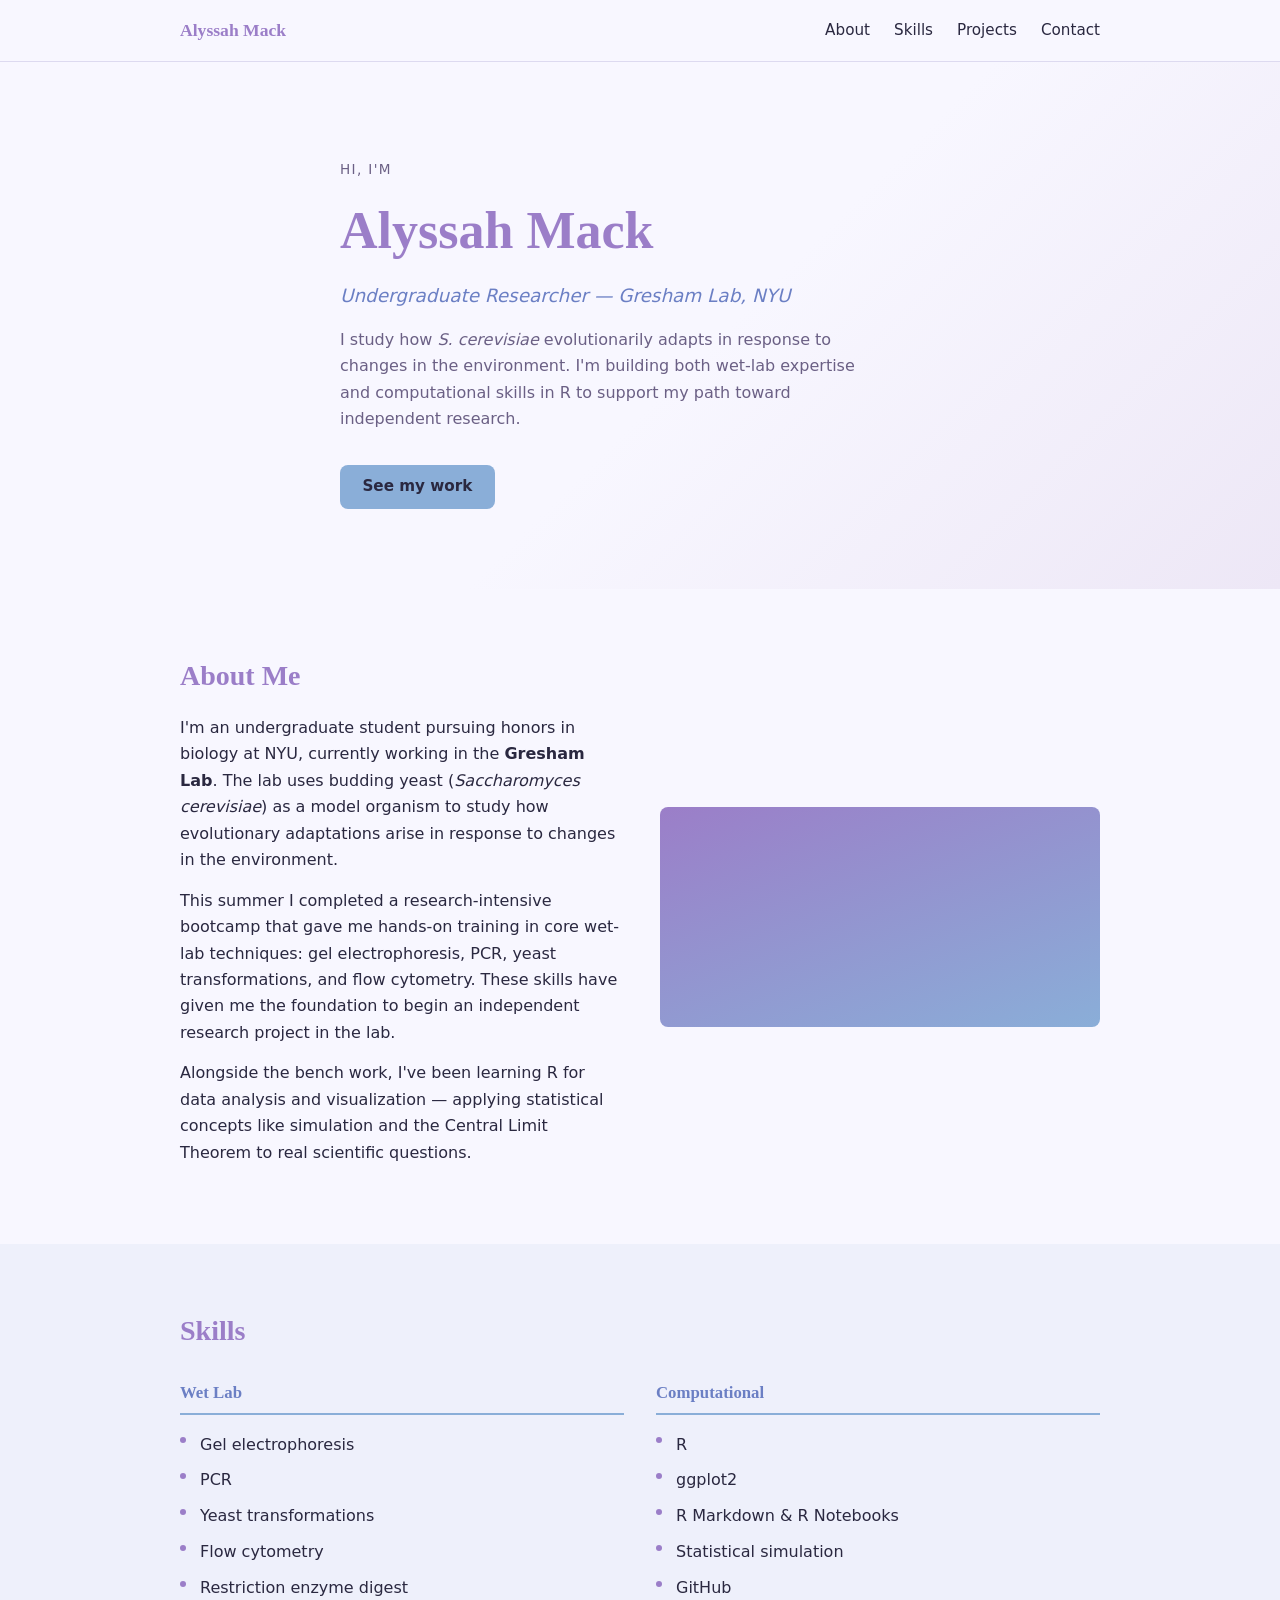
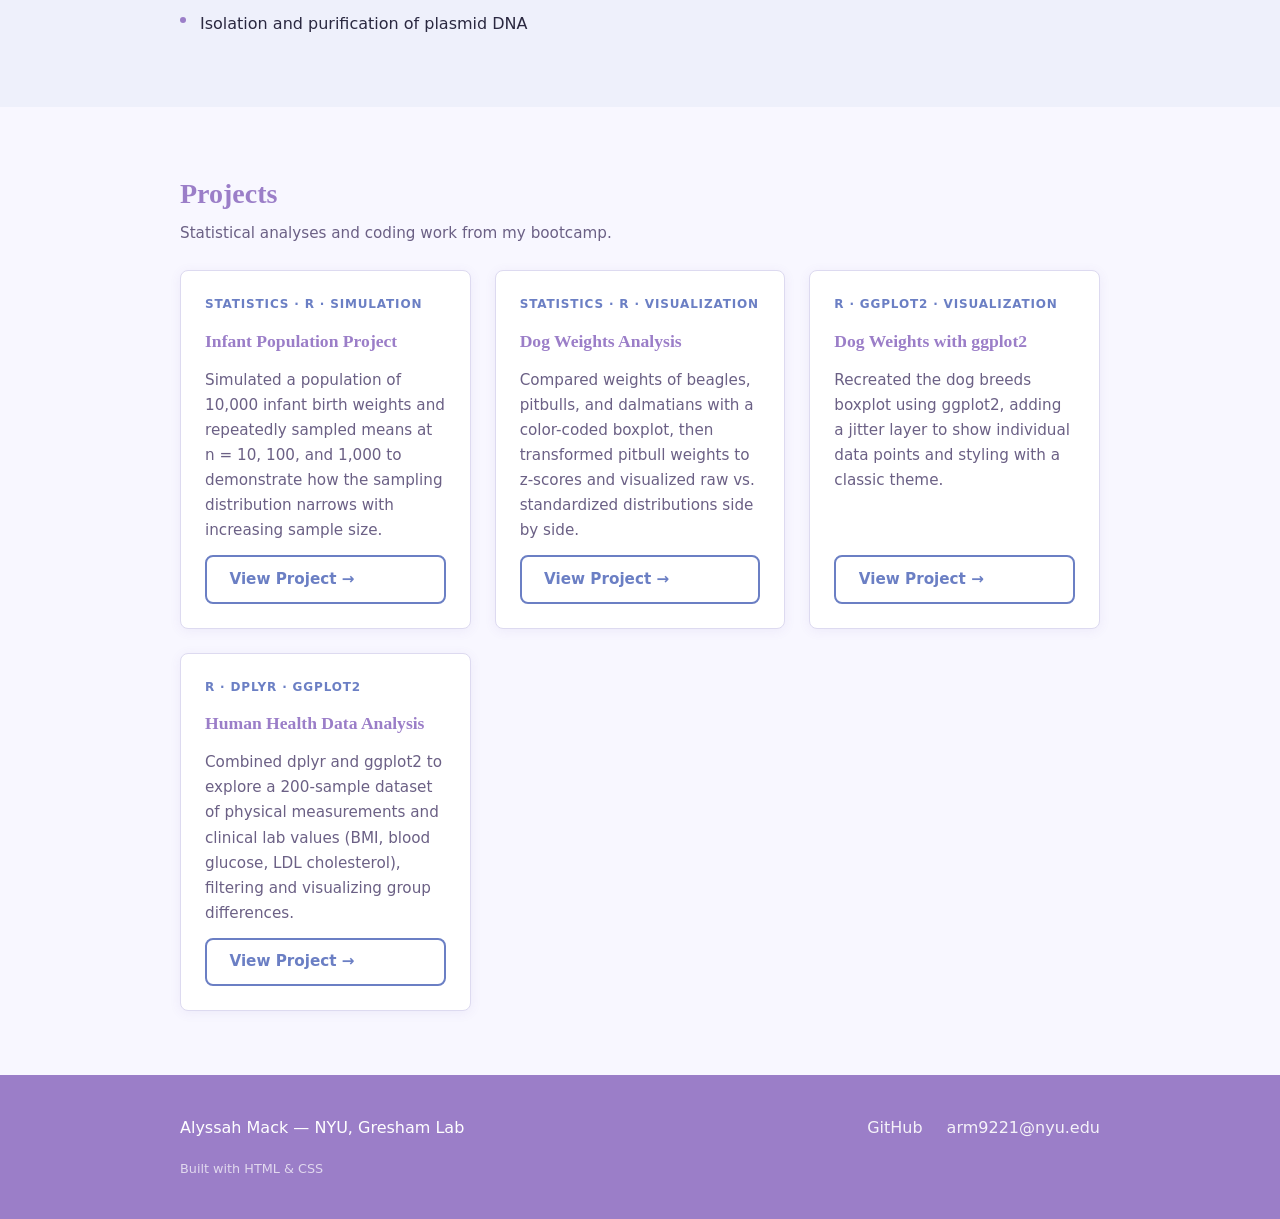
==== commit 40e2cd88: "Remove Sampling Distribution of the Mean project Co-Authored-By: Claude Sonnet 4.6 <noreply@anthropi" ====
--- a/index.html
+++ b/index.html
@@ -104,18 +104,6 @@
       <div class="projects-grid">
 
         <article class="project-card">
-          <div class="card-tag">Statistics &middot; R &middot; Visualization</div>
-          <h3>Sampling Distribution of the Mean</h3>
-          <p>
-            A simulation-based exploration of the Central Limit Theorem using
-            a skewed exponential population and 1,000 samples at three sizes
-            (n = 5, 30, 100). Verified the standard error formula with
-            ggplot2 visualizations.
-          </p>
-          <a class="btn btn-outline" href="projects/sampling-distribution.html">View Project &rarr;</a>
-        </article>
-
-        <article class="project-card">
           <div class="card-tag">Statistics &middot; R &middot; Simulation</div>
           <h3>Infant Population Project</h3>
           <p>
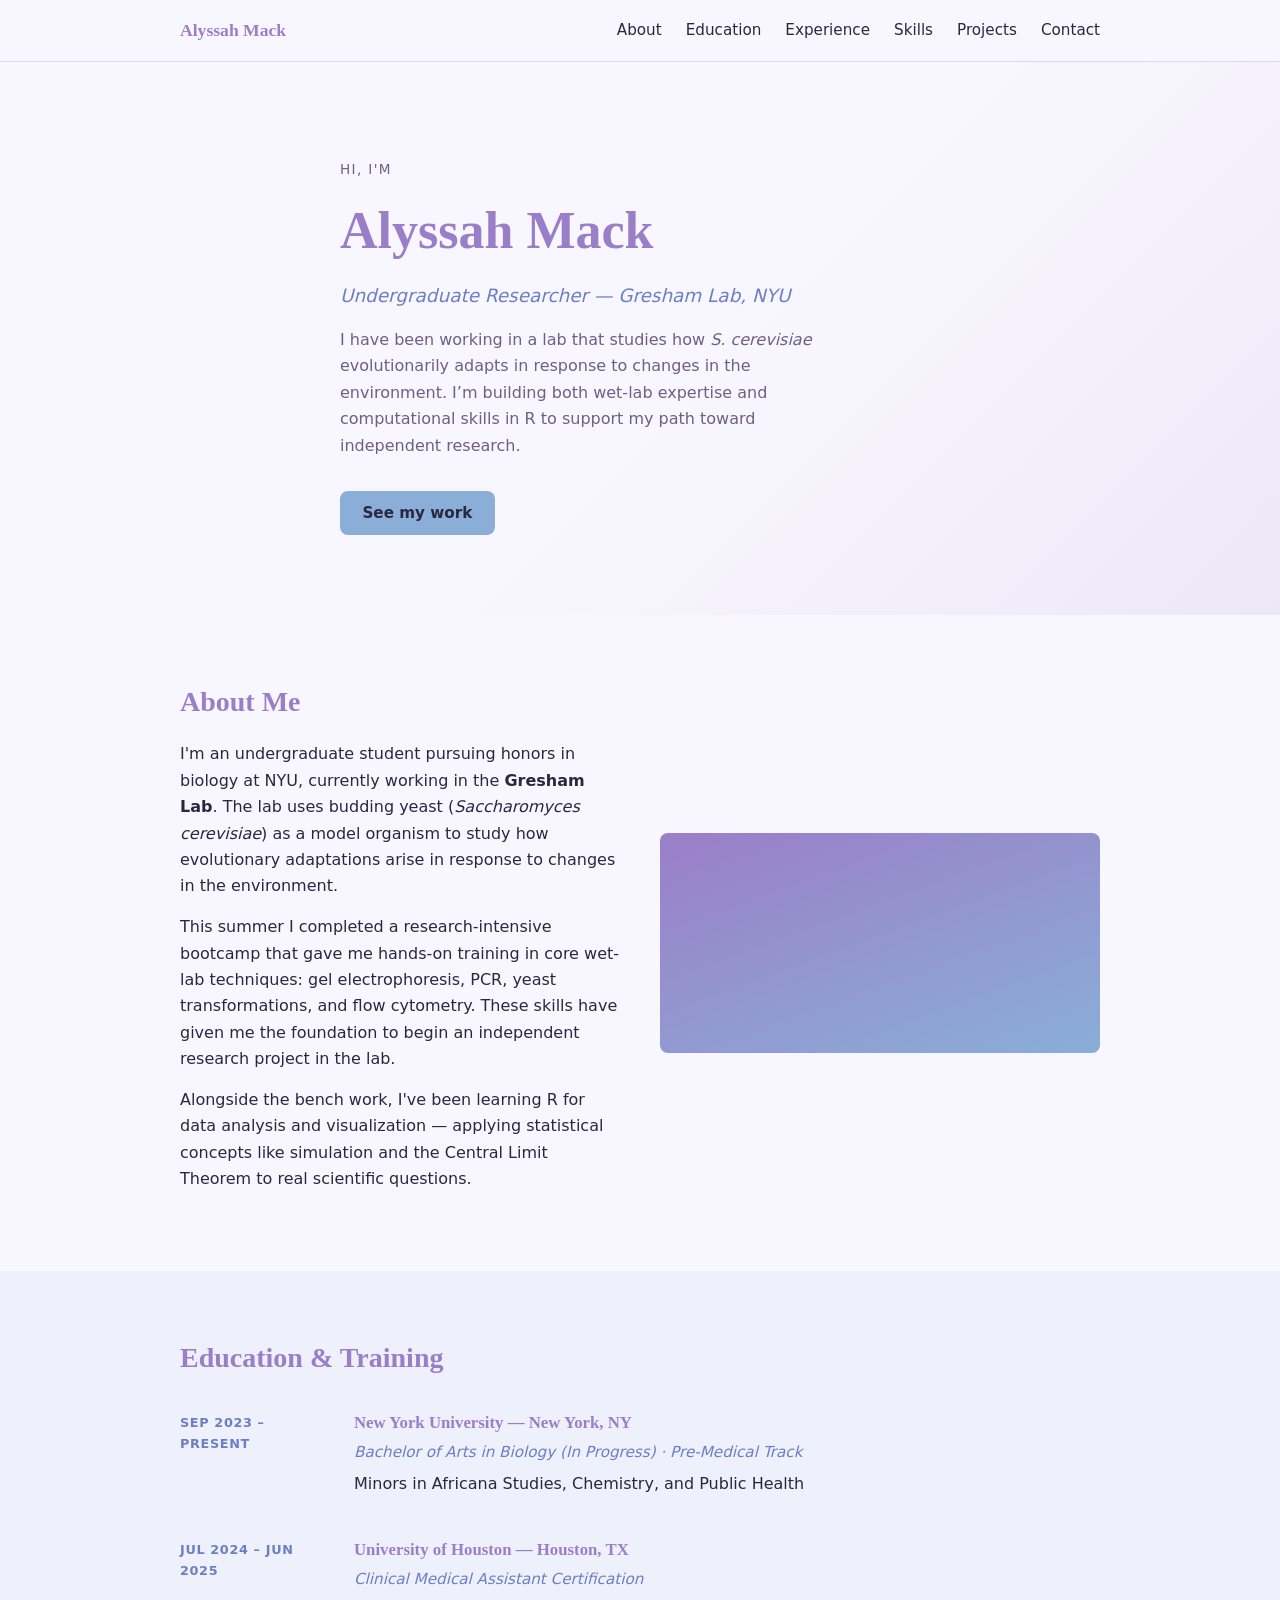
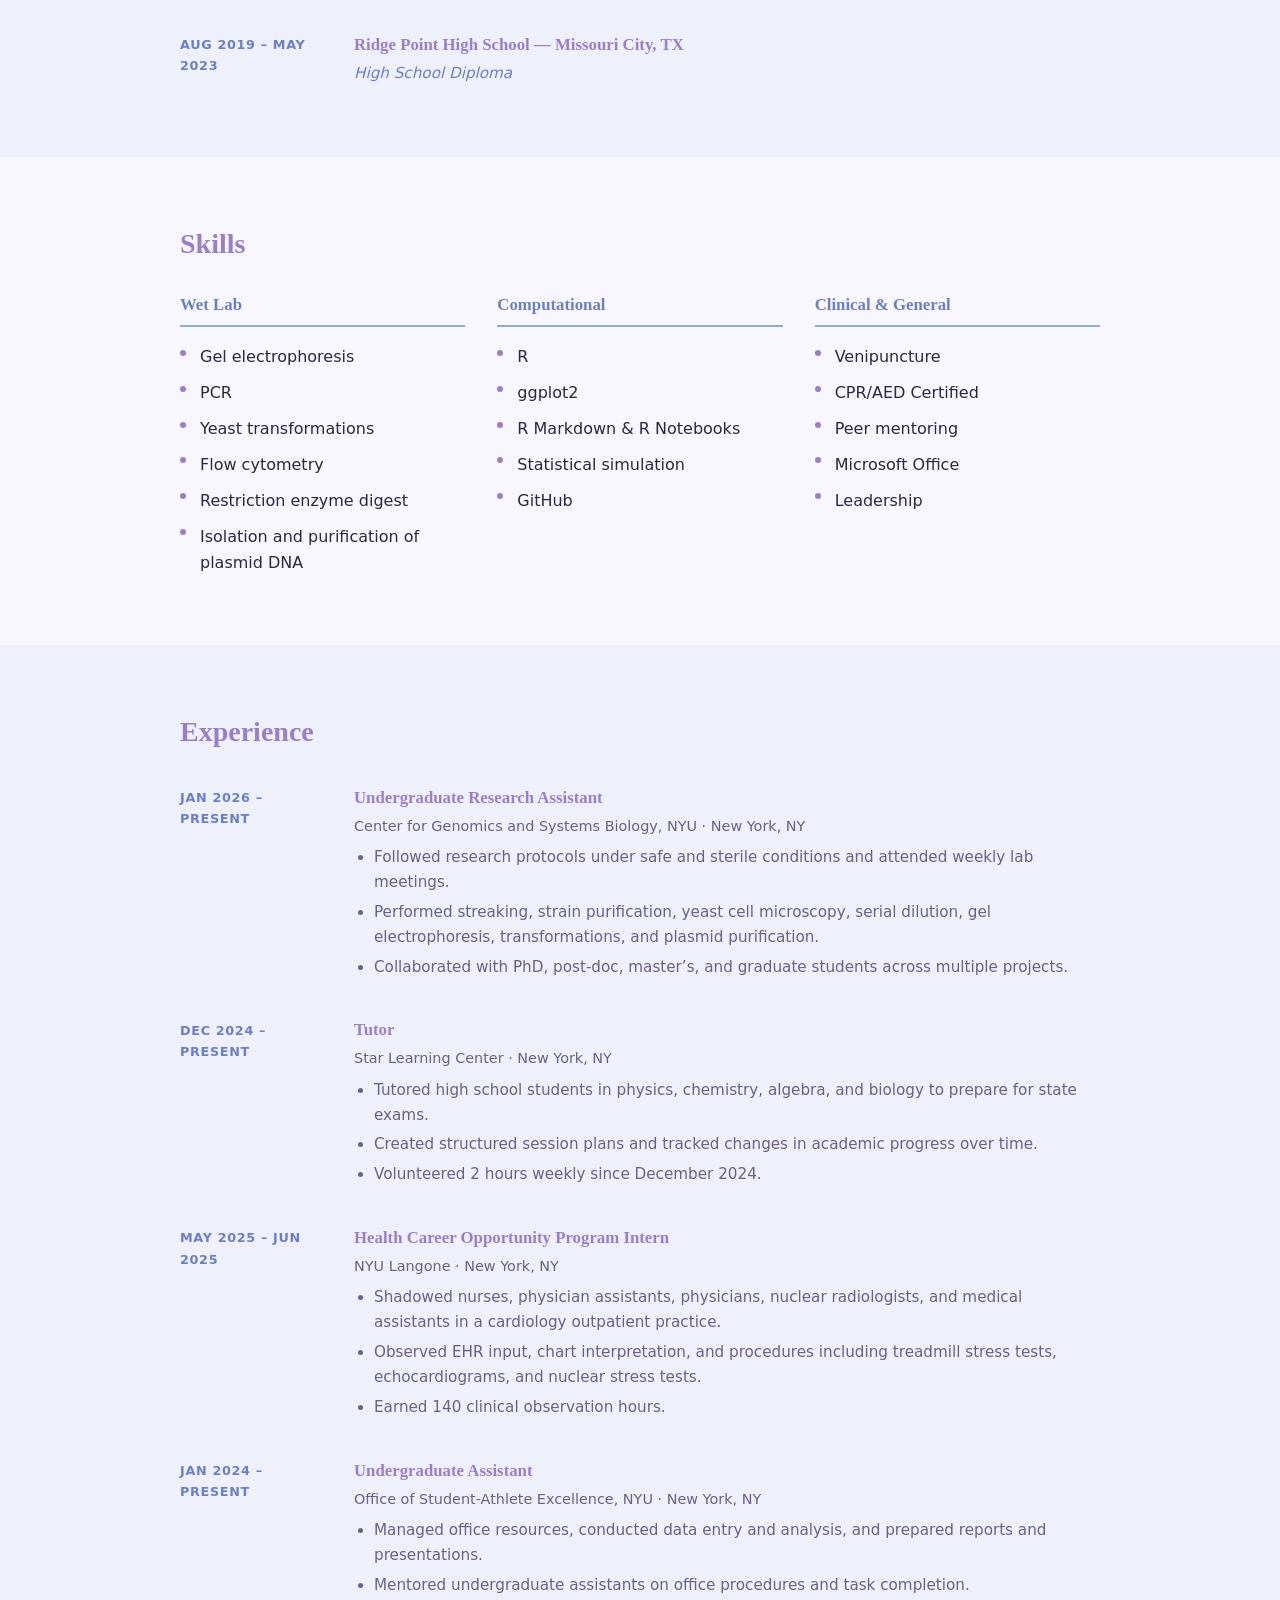
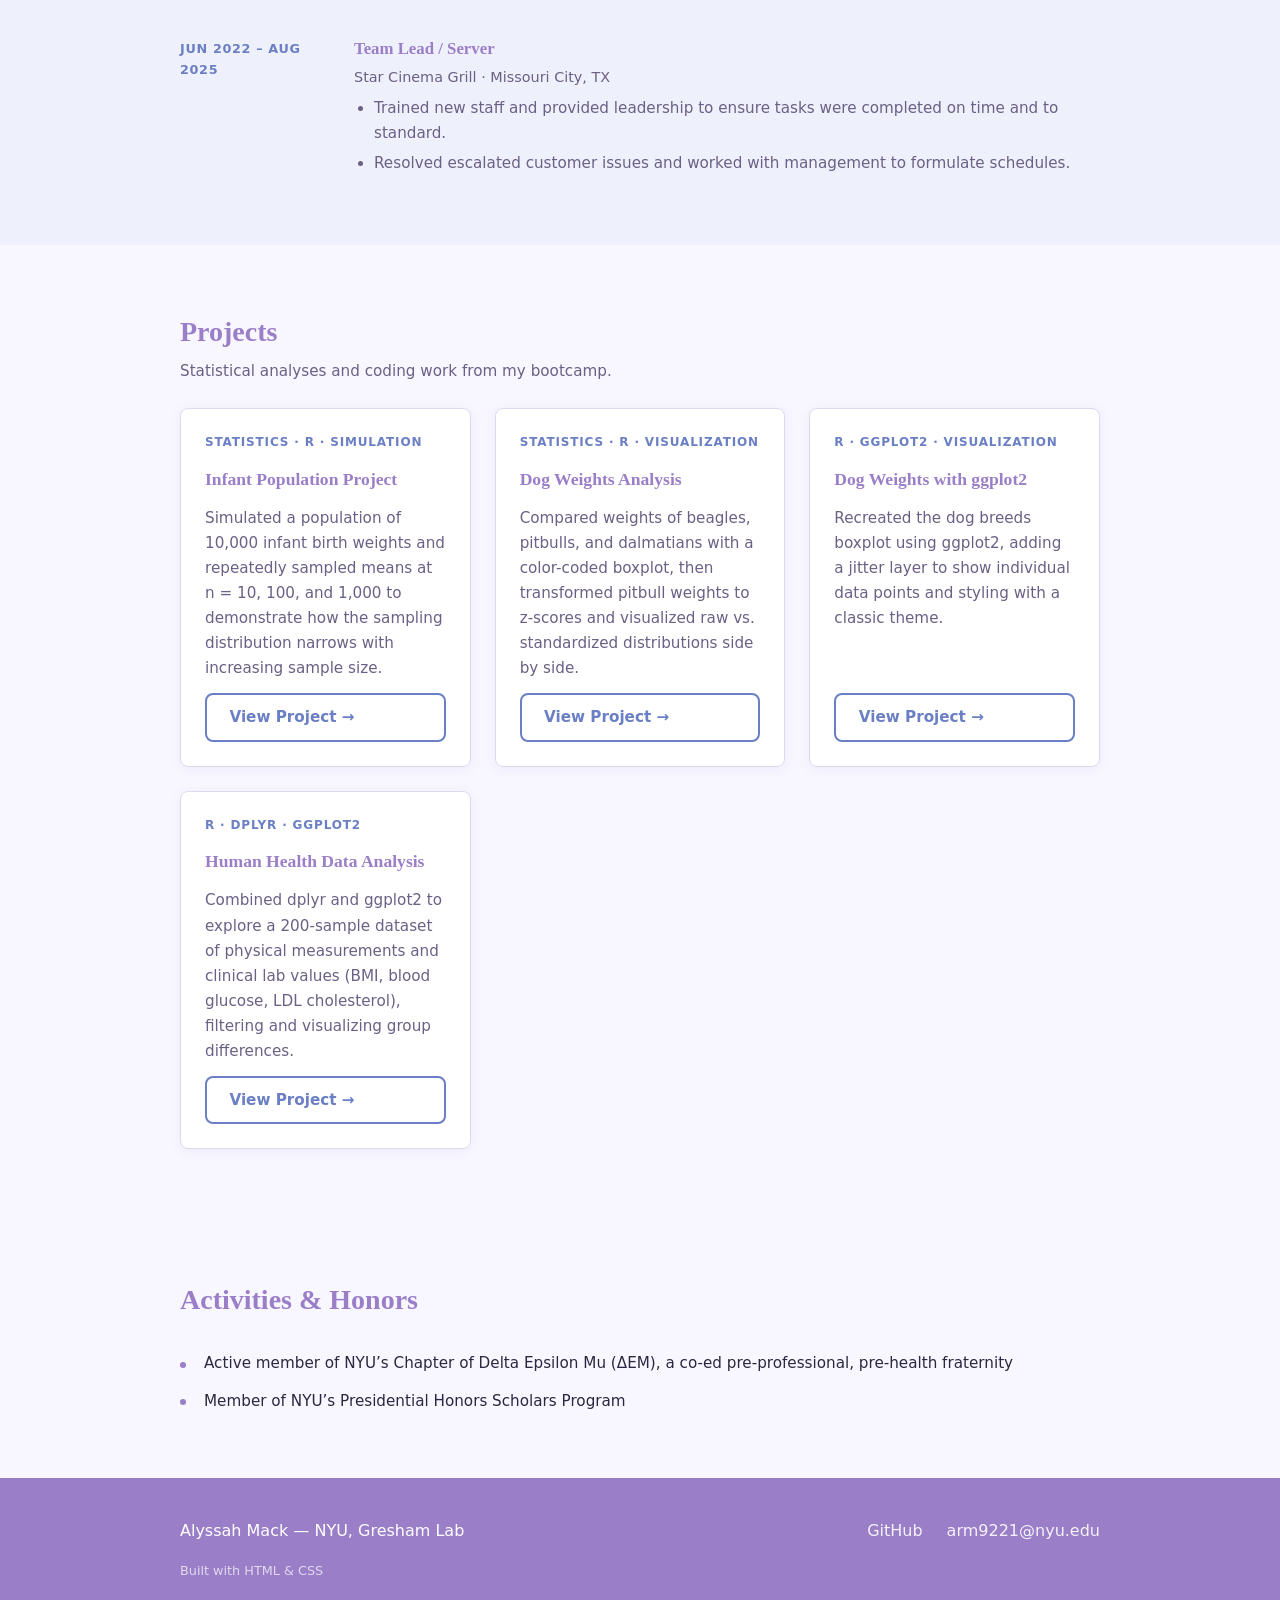
==== commit 5991cf79: "Add resume content: education, experience, honors, and clinical skills - Added Education & Training " ====
--- a/index.html
+++ b/index.html
@@ -14,6 +14,8 @@
       <a class="nav-logo" href="index.html">Alyssah Mack</a>
       <ul class="nav-links">
         <li><a href="#about">About</a></li>
+        <li><a href="#education">Education</a></li>
+        <li><a href="#experience">Experience</a></li>
         <li><a href="#skills">Skills</a></li>
         <li><a href="#projects">Projects</a></li>
         <li><a href="#contact">Contact</a></li>
@@ -28,8 +30,8 @@
       <h1>Alyssah Mack</h1>
       <p class="hero-title">Undergraduate Researcher &mdash; Gresham Lab, NYU</p>
       <p class="hero-tagline">
-        I study how <em>S. cerevisiae</em> evolutionarily adapts in response to
-        changes in the environment. I'm building both wet-lab expertise
+        I have been working in a lab that studies how <em>S. cerevisiae</em> evolutionarily
+        adapts in response to changes in the environment. I&rsquo;m building both wet-lab expertise
         and computational skills in R to support my path toward independent research.
       </p>
       <a class="btn" href="#projects">See my work</a>
@@ -63,8 +65,43 @@
     </div>
   </section>
 
+  <!-- Education & Training -->
+  <section class="section section-alt" id="education">
+    <div class="container">
+      <h2 class="section-heading">Education &amp; Training</h2>
+      <div class="timeline">
+
+        <div class="timeline-item">
+          <div class="timeline-date">Sep 2023 &ndash; Present</div>
+          <div class="timeline-content">
+            <h3>New York University &mdash; New York, NY</h3>
+            <p class="timeline-role">Bachelor of Arts in Biology (In Progress) &middot; Pre-Medical Track</p>
+            <p>Minors in Africana Studies, Chemistry, and Public Health</p>
+          </div>
+        </div>
+
+        <div class="timeline-item">
+          <div class="timeline-date">Jul 2024 &ndash; Jun 2025</div>
+          <div class="timeline-content">
+            <h3>University of Houston &mdash; Houston, TX</h3>
+            <p class="timeline-role">Clinical Medical Assistant Certification</p>
+          </div>
+        </div>
+
+        <div class="timeline-item">
+          <div class="timeline-date">Aug 2019 &ndash; May 2023</div>
+          <div class="timeline-content">
+            <h3>Ridge Point High School &mdash; Missouri City, TX</h3>
+            <p class="timeline-role">High School Diploma</p>
+          </div>
+        </div>
+
+      </div>
+    </div>
+  </section>
+
   <!-- Skills -->
-  <section class="section section-alt" id="skills">
+  <section class="section" id="skills">
     <div class="container">
       <h2 class="skills-title">Skills</h2>
       <div class="skills-grid">
@@ -92,6 +129,90 @@
           </ul>
         </div>
 
+        <div class="skills-col">
+          <h3>Clinical &amp; General</h3>
+          <ul>
+            <li>Venipuncture</li>
+            <li>CPR/AED Certified</li>
+            <li>Peer mentoring</li>
+            <li>Microsoft Office</li>
+            <li>Leadership</li>
+          </ul>
+        </div>
+
+      </div>
+    </div>
+  </section>
+
+  <!-- Experience -->
+  <section class="section section-alt" id="experience">
+    <div class="container">
+      <h2 class="section-heading">Experience</h2>
+      <div class="timeline">
+
+        <div class="timeline-item">
+          <div class="timeline-date">Jan 2026 &ndash; Present</div>
+          <div class="timeline-content">
+            <h3>Undergraduate Research Assistant</h3>
+            <p class="timeline-org">Center for Genomics and Systems Biology, NYU &middot; New York, NY</p>
+            <ul>
+              <li>Followed research protocols under safe and sterile conditions and attended weekly lab meetings.</li>
+              <li>Performed streaking, strain purification, yeast cell microscopy, serial dilution, gel electrophoresis, transformations, and plasmid purification.</li>
+              <li>Collaborated with PhD, post-doc, master&rsquo;s, and graduate students across multiple projects.</li>
+            </ul>
+          </div>
+        </div>
+
+        <div class="timeline-item">
+          <div class="timeline-date">Dec 2024 &ndash; Present</div>
+          <div class="timeline-content">
+            <h3>Tutor</h3>
+            <p class="timeline-org">Star Learning Center &middot; New York, NY</p>
+            <ul>
+              <li>Tutored high school students in physics, chemistry, algebra, and biology to prepare for state exams.</li>
+              <li>Created structured session plans and tracked changes in academic progress over time.</li>
+              <li>Volunteered 2 hours weekly since December 2024.</li>
+            </ul>
+          </div>
+        </div>
+
+        <div class="timeline-item">
+          <div class="timeline-date">May 2025 &ndash; Jun 2025</div>
+          <div class="timeline-content">
+            <h3>Health Career Opportunity Program Intern</h3>
+            <p class="timeline-org">NYU Langone &middot; New York, NY</p>
+            <ul>
+              <li>Shadowed nurses, physician assistants, physicians, nuclear radiologists, and medical assistants in a cardiology outpatient practice.</li>
+              <li>Observed EHR input, chart interpretation, and procedures including treadmill stress tests, echocardiograms, and nuclear stress tests.</li>
+              <li>Earned 140 clinical observation hours.</li>
+            </ul>
+          </div>
+        </div>
+
+        <div class="timeline-item">
+          <div class="timeline-date">Jan 2024 &ndash; Present</div>
+          <div class="timeline-content">
+            <h3>Undergraduate Assistant</h3>
+            <p class="timeline-org">Office of Student-Athlete Excellence, NYU &middot; New York, NY</p>
+            <ul>
+              <li>Managed office resources, conducted data entry and analysis, and prepared reports and presentations.</li>
+              <li>Mentored undergraduate assistants on office procedures and task completion.</li>
+            </ul>
+          </div>
+        </div>
+
+        <div class="timeline-item">
+          <div class="timeline-date">Jun 2022 &ndash; Aug 2025</div>
+          <div class="timeline-content">
+            <h3>Team Lead / Server</h3>
+            <p class="timeline-org">Star Cinema Grill &middot; Missouri City, TX</p>
+            <ul>
+              <li>Trained new staff and provided leadership to ensure tasks were completed on time and to standard.</li>
+              <li>Resolved escalated customer issues and worked with management to formulate schedules.</li>
+            </ul>
+          </div>
+        </div>
+
       </div>
     </div>
   </section>
@@ -148,6 +269,17 @@
         </article>
 
       </div>
+    </div>
+  </section>
+
+  <!-- Activities & Honors -->
+  <section class="section" id="honors">
+    <div class="container">
+      <h2 class="section-heading">Activities &amp; Honors</h2>
+      <ul class="honors-list">
+        <li>Active member of NYU&rsquo;s Chapter of Delta Epsilon Mu (&Delta;&Epsilon;&Mu;), a co-ed pre-professional, pre-health fraternity</li>
+        <li>Member of NYU&rsquo;s Presidential Honors Scholars Program</li>
+      </ul>
     </div>
   </section>
 
--- a/style.css
+++ b/style.css
@@ -214,7 +214,101 @@
 }
 
 @media (min-width: 640px) {
-  .skills-grid { grid-template-columns: 1fr 1fr; }
+  .skills-grid { grid-template-columns: repeat(3, 1fr); }
+}
+
+/* ── Section heading (shared) ── */
+.section-heading {
+  color: var(--terracotta);
+  margin-bottom: 1.75rem;
+  font-size: 1.75rem;
+}
+
+/* ── Timeline (Education & Experience) ── */
+.timeline {
+  display: flex;
+  flex-direction: column;
+  gap: 2rem;
+}
+
+.timeline-item {
+  display: grid;
+  gap: 0.25rem;
+}
+
+.timeline-date {
+  font-size: 0.8rem;
+  font-weight: 600;
+  color: var(--sage);
+  text-transform: uppercase;
+  letter-spacing: 0.05em;
+  padding-top: 0.2rem;
+}
+
+.timeline-content h3 {
+  color: var(--terracotta);
+  font-size: 1.05rem;
+  margin-bottom: 0.2rem;
+}
+
+.timeline-role {
+  font-style: italic;
+  color: var(--sage);
+  font-size: 0.95rem;
+  margin-bottom: 0.4rem;
+}
+
+.timeline-org {
+  color: var(--text-muted);
+  font-size: 0.9rem;
+  margin-bottom: 0.5rem;
+}
+
+.timeline-content p { margin-bottom: 0.4rem; }
+
+.timeline-content ul {
+  padding-left: 1.25rem;
+  margin-top: 0.4rem;
+  list-style: disc;
+}
+
+.timeline-content li {
+  font-size: 0.95rem;
+  color: var(--text-muted);
+  margin-bottom: 0.3rem;
+}
+
+@media (min-width: 640px) {
+  .timeline-item {
+    grid-template-columns: 150px 1fr;
+    gap: 0.25rem 1.5rem;
+  }
+}
+
+/* ── Activities & Honors ── */
+.honors-list {
+  list-style: none;
+  margin-top: 0.5rem;
+  display: flex;
+  flex-direction: column;
+  gap: 0.75rem;
+}
+
+.honors-list li {
+  padding-left: 1.5rem;
+  position: relative;
+  font-size: 0.95rem;
+}
+
+.honors-list li::before {
+  content: "";
+  position: absolute;
+  left: 0;
+  top: 0.65rem;
+  width: 6px;
+  height: 6px;
+  border-radius: 50%;
+  background: var(--terracotta);
 }
 
 /* ── Projects ── */
